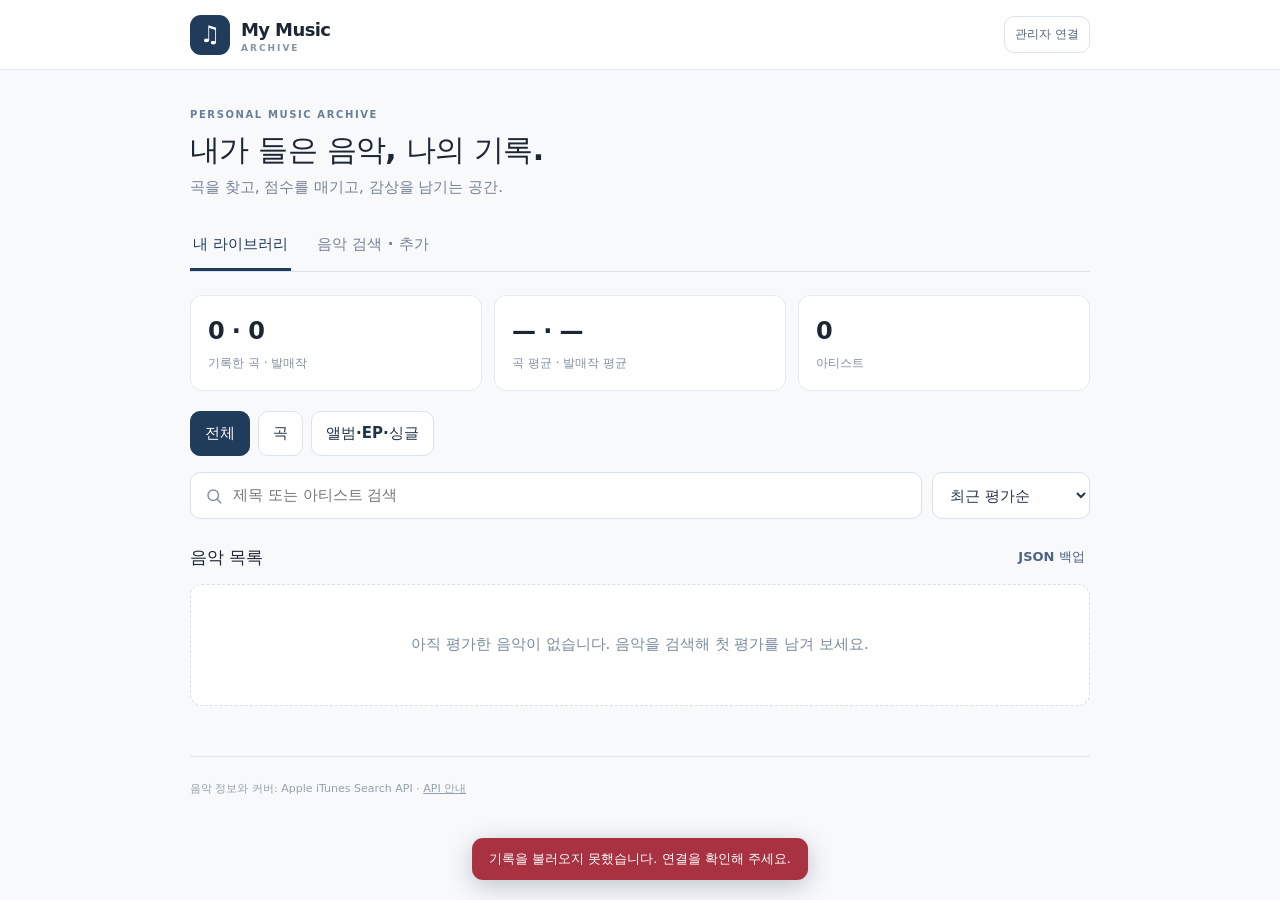
==== index.html @ d6aa8e42 "Switch Music Archive to iTunes search, Apple artwork and editable review titles" ====
<!doctype html>
<html lang="ko">
<head>
  <meta charset="utf-8">
  <meta name="viewport" content="width=device-width, initial-scale=1">
  <meta name="theme-color" content="#f8f9fb">
  <meta name="description" content="내가 좋아하는 음악을 평가하고 기록하는 개인 아카이브">
  <title>My Music Archive</title>
  <link rel="preconnect" href="https://itunes.apple.com" crossorigin>
  <link rel="preconnect" href="https://is1-ssl.mzstatic.com">
  <link rel="stylesheet" href="./style.css?v=20261013-itunes">
  <script src="./app.js?v=20261013-itunes" defer></script>
</head>
<body>
  <header class="topbar">
    <div class="container header">
      <a class="brand" href="./" aria-label="My Music Archive 홈">
        <span class="brand-icon" aria-hidden="true">♫</span>
        <span>My Music <span class="brand-sub">ARCHIVE</span></span>
      </a>
      <button class="secondary small" id="admin-button" type="button">관리자 연결</button>
    </div>
  </header>

  <main class="container">
    <section class="intro">
      <p class="eyebrow">PERSONAL MUSIC ARCHIVE</p>
      <h1>내가 들은 음악, 나의 기록.</h1>
      <p class="muted">곡을 찾고, 점수를 매기고, 감상을 남기는 공간.</p>
    </section>

    <nav class="tabs" aria-label="화면 선택">
      <button type="button" class="tab active" id="library-tab" aria-controls="library-panel" aria-selected="true">내 라이브러리</button>
      <button type="button" class="tab" id="search-tab" aria-controls="search-panel" aria-selected="false">음악 검색 · 추가</button>
    </nav>

    <section id="library-panel" aria-labelledby="library-tab">
      <div class="stats">
        <div class="stat"><strong id="song-count">0</strong><span id="record-count-label">기록한 곡 · 발매작</span></div>
        <div class="stat"><strong id="average-score">—</strong><span id="average-label">곡 평균 · 발매작 평균</span></div>
        <div class="stat"><strong id="artist-count">0</strong><span>아티스트</span></div>
      </div>

      <div class="type-filters" id="library-types" aria-label="기록 종류">
        <button type="button" class="active" data-type="all" aria-pressed="true">전체</button>
        <button type="button" data-type="track" aria-pressed="false">곡</button>
        <button type="button" data-type="album" aria-pressed="false">앨범·EP·싱글</button>
      </div>
      <div class="filterbar">
        <label class="field-with-icon"><span class="sr-only">내 음악 검색</span>
          <svg aria-hidden="true" viewBox="0 0 24 24"><circle cx="11" cy="11" r="7"/><path d="m16 16 5 5"/></svg>
          <input id="library-query" type="search" placeholder="제목 또는 아티스트 검색">
        </label>
        <label class="sr-only" for="sort">정렬 기준</label>
        <select id="sort">
          <option value="recent">최근 평가순</option>
          <option value="score">평점 높은 순</option>
          <option value="artist">아티스트순</option>
        </select>
      </div>

      <div class="section-header"><h2>음악 목록</h2><button type="button" class="text-button" id="export">JSON 백업</button></div>
      <div id="library-list" class="track-list" aria-live="polite"></div>
    </section>

    <section id="search-panel" aria-labelledby="search-tab" hidden>
      <h2>음악 찾기</h2>
      <p class="muted hint">음악을 검색해 곡과 발매작에 평가를 남겨 보세요. 아티스트를 선택하면 발매작을 볼 수 있습니다.</p>
      <form id="search-form" class="search-form">
        <label><span class="sr-only">곡명, 앨범명, 아티스트 검색</span><input id="music-query" type="search" placeholder="곡명, 앨범명, 아티스트 검색" autocomplete="off" required maxlength="200"></label>
        <label><span class="sr-only">스토어 카탈로그</span><select id="search-country" aria-describedby="country-help"><option value="DE">독일 DE</option><option value="JP">일본 JP</option><option value="US">미국 US</option></select></label>
        <button type="submit" class="primary" id="search-submit">검색</button>
      </form>
      <p id="country-help" class="caption">선택한 국가의 스토어 카탈로그에서만 검색합니다. 음악의 국적을 뜻하지 않으며 제목 표기는 국가마다 다를 수 있습니다.</p>
      <div class="section-header"><h2>검색 결과</h2><span class="muted hint" id="search-count"></span></div>
      <div id="search-context" hidden></div>
      <div class="search-results" id="results" aria-live="polite"><div class="empty">곡명, 앨범명 또는 아티스트를 검색해 보세요.</div></div>
      <p class="caption">Apple 카탈로그의 곡·발매작 정보를 표시합니다. 조회한 결과 안에서 더보기를 지원합니다.</p>
    </section>
  </main>

  <footer class="container footer">음악 정보와 커버: Apple iTunes Search API · <a href="https://performance-partners.apple.com/search-api" target="_blank" rel="noopener noreferrer">API 안내</a></footer>

  <dialog id="editor" class="modal">
    <form id="editor-form">
      <div class="modal-head"><div><p class="eyebrow">MY RECORD</p><h2 id="editor-title">곡 평가</h2><p class="muted hint" id="editor-subtitle"></p></div><button type="button" id="editor-close" class="close" aria-label="닫기">×</button></div>
      <label for="display-title">표시 제목<input id="display-title" type="text" maxlength="300" aria-describedby="title-help" autocomplete="off"></label>
      <div class="title-original"><p id="title-help" class="caption">원본 제목: <span id="original-title"></span></p><button id="restore-title" type="button" class="text-button">원본으로 복원</button></div>
      <div class="rating-field">
        <label for="rating">나의 평점</label>
        <output id="rating-value" for="rating" class="rating-value">5.0 / 10</output>
        <input id="rating" type="range" min="0.5" max="10" step="0.5" value="5" aria-describedby="rating-help">
        <div class="rating-controls"><button id="rating-minus" type="button" class="secondary small" aria-label="평점 0.5점 낮추기">− 0.5</button><span id="rating-help" class="muted hint">0.5점 단위 · 0.5~10점</span><button id="rating-plus" type="button" class="secondary small" aria-label="평점 0.5점 높이기">+ 0.5</button></div>
      </div>
      <label>감상평 <span class="muted">(선택)</span><textarea id="review" rows="5" maxlength="5000" placeholder="왜 좋았는지, 무엇이 인상적이었는지 기록해 보세요."></textarea></label>
      <p class="error" id="editor-error" role="alert" hidden></p>
      <button class="primary wide" id="save" type="submit">GitHub에 저장</button>
      <p class="caption">평가와 감상평은 공개 GitHub 저장소에 기록됩니다.</p>
    </form>
  </dialog>

  <dialog id="admin" class="modal">
    <form id="admin-form" method="dialog" autocomplete="on">
      <div class="modal-head"><div><p class="eyebrow">OWNER ACCESS</p><h2>관리자 연결</h2></div><button type="button" id="admin-close" class="close" aria-label="닫기">×</button></div>
      <p class="muted hint">이 저장소에 <b>Contents: Read and write</b> 권한이 있는 GitHub Fine-grained PAT를 입력하세요. 토큰은 브라우저 메모리에만 보관하고 새로고침 시 지워집니다.</p>
      <label for="admin-username">GitHub 사용자명<input id="admin-username" name="username" type="text" value="hyeonwoo-hyu" autocomplete="username" autocapitalize="none" spellcheck="false"></label>
      <label for="token">GitHub 토큰<input id="token" name="password" type="password" required autocomplete="current-password" autocapitalize="none" spellcheck="false" aria-describedby="token-help" placeholder="github_pat_..."></label>
      <p id="token-help" class="caption">Safari의 암호 자동완성을 선택하거나 암호 앱에서 PAT를 복사해 붙여넣으세요. 암호 앱에는 이 사이트(hyeonwoo-hyu.github.io)의 사용자명과 PAT를 저장합니다. 사이트는 토큰을 영구 저장하지 않습니다.</p>
      <p class="error" id="admin-error" role="alert" hidden></p>
      <button class="primary wide" type="submit" id="connect">연결하기</button>
      <button class="secondary wide" type="button" id="disconnect" hidden>연결 해제</button>
    </form>
  </dialog>
  <div id="toast" class="toast" role="status" aria-live="polite" hidden></div>
</body>
</html>
---- style.css ----
:root{font-family:system-ui,-apple-system,"Apple SD Gothic Neo","Malgun Gothic",sans-serif;color:#1d2734;background:#f8f9fb;font-synthesis:none}*{box-sizing:border-box}body{margin:0;font-size:15px;line-height:1.55}button,input,select,textarea{font:inherit}button{cursor:pointer}button:disabled{opacity:.65;cursor:wait}a{color:inherit}[hidden]{display:none!important}.container{width:min(900px,calc(100% - 36px));margin:auto}.topbar{background:#fff;border-bottom:1px solid #e6eaf0}.header{display:flex;justify-content:space-between;align-items:center;height:69px;gap:12px}.brand{display:flex;align-items:center;gap:11px;text-decoration:none;font-size:18px;letter-spacing:-.6px;font-weight:750}.brand-icon{background:#213c5b;color:#fff;border-radius:11px;width:40px;height:40px;display:grid;place-items:center;font-size:23px}.brand-sub{display:block;letter-spacing:2px;font-size:9px;line-height:1;color:#8793a3}button{border:1px solid #dce2e9;padding:10px 14px;border-radius:10px;background:#fff;color:#223247;font-weight:650}button:hover{background:#f0f4f8}button:focus-visible,input:focus-visible,select:focus-visible,textarea:focus-visible{outline:3px solid #97bbef;outline-offset:2px}.primary{background:#213c5b;border-color:#213c5b;color:#fff}.primary:hover{background:#335679;color:#fff}.secondary{background:white;color:#526479}.small{font-size:12px;padding:8px 10px}.wide{width:100%}.intro{padding:37px 0 22px}.eyebrow{font-size:10px;letter-spacing:1.6px;color:#6b7e98;font-weight:750;margin:0 0 7px}h1{font-size:clamp(23px,4vw,30px);line-height:1.3;letter-spacing:-.7px;margin:0 0 7px}h2{font-size:17px;letter-spacing:-.3px;margin:0}p{margin:0}.muted{color:#748295}.hint{font-size:13px}.tabs{display:flex;gap:23px;border-bottom:1px solid #dbe2e9;margin-bottom:23px}.tab{border:none;border-bottom:3px solid transparent;border-radius:0;padding:12px 3px;color:#758294;background:none}.tab:hover{background:none;color:#213c5b}.tab.active{border-bottom-color:#213c5b;color:#213c5b}.stats{display:grid;grid-template-columns:repeat(3,1fr);gap:12px;margin-bottom:20px}.stat{background:#fff;border:1px solid #e5eaf0;border-radius:12px;padding:17px}.stat strong{font-size:27px;display:block;letter-spacing:-.6px}.stat span{font-size:12px;color:#8090a1;display:block;margin-top:4px}.filterbar{display:flex;gap:10px;margin-bottom:23px}.field-with-icon{flex:1;min-width:0;position:relative}.field-with-icon svg{width:18px;height:18px;position:absolute;left:15px;top:50%;transform:translateY(-50%);fill:none;stroke:#8493a4;stroke-width:2;stroke-linecap:round}input,select,textarea{width:100%;min-width:0;color:#283747;background:#fff;border:1px solid #dbe1e9;border-radius:10px;padding:11px 13px}.field-with-icon input{padding-left:42px}.filterbar select{width:158px}.section-header{display:flex;justify-content:space-between;align-items:center;gap:10px;margin-bottom:12px}.text-button{border:0;background:none;color:#4e6480;font-size:13px;padding:5px}.track-list{display:grid;gap:9px}.track{display:flex;width:100%;align-items:center;gap:12px;padding:11px 13px;border:1px solid #e2e7ee;border-radius:12px;background:#fff;text-align:left;font-weight:400}.track:hover{border-color:#a7bacf;background:#fbfdff}.art{width:60px;height:60px;flex:0 0 60px;border-radius:8px;background:#e7edf4;display:flex;align-items:center;justify-content:center;color:#8798ad;font-size:25px;overflow:hidden}.art img{width:100%;height:100%;object-fit:cover}.track-info{flex:1;min-width:0}.track-title{display:block;font-weight:750;overflow:hidden;text-overflow:ellipsis;white-space:nowrap}.track-sub,.track-note{display:block;font-size:12px;color:#748396;overflow:hidden;text-overflow:ellipsis;white-space:nowrap}.track-note{font-size:11px;margin-top:2px}.score{font-size:17px;color:#244663;font-weight:750;white-space:nowrap}.add{font-size:12px;color:#42617e;font-weight:700;white-space:nowrap}.empty{padding:48px 15px;text-align:center;border:1px dashed #d9e0e8;border-radius:12px;background:#fff;color:#7a8b9d}.search-form{display:grid;grid-template-columns:1fr 1fr auto;gap:10px;align-items:end;margin:20px 0 28px}.search-form label,.modal label{display:grid;gap:7px;font-size:13px;font-weight:650}.search-form button{height:46px}.caption{font-size:11px;color:#91a0af;line-height:1.5;margin-top:12px}.footer{color:#93a1af;border-top:1px solid #e2e6ed;margin-top:50px;padding:23px 0 32px;font-size:11px}.modal{width:min(460px,calc(100% - 28px));max-height:90vh;overflow:auto;border:1px solid #dfe6ed;border-radius:17px;padding:24px;color:#1d2734;background:#fff;box-shadow:0 15px 60px #1e33503d}.modal::backdrop{background:#101e3199}.modal form{display:grid;gap:18px}.modal-head{display:flex;justify-content:space-between;align-items:start;gap:12px}.modal-head h2{font-size:21px}.close{font-size:28px;font-weight:400;line-height:1;border:0;padding:0 4px}.modal textarea{resize:vertical}.error{color:#a93042;background:#fff0f2;padding:9px 10px;border-radius:8px;font-size:12px}.toast{position:fixed;bottom:20px;left:50%;transform:translateX(-50%);z-index:10;background:#233b59;color:white;border-radius:11px;max-width:calc(100% - 30px);padding:11px 17px;box-shadow:0 6px 25px #1f344c44;text-align:center;font-size:13px}.toast.bad{background:#a83142}.sr-only{position:absolute;clip:rect(0,0,0,0);height:1px;width:1px;overflow:hidden;white-space:nowrap}@media(max-width:620px){.container{width:calc(100% - 28px)}.header{height:62px}.intro{padding:27px 0 21px}.stats{gap:8px}.stat{padding:12px}.stat strong{font-size:23px}.filterbar{flex-wrap:wrap}.field-with-icon{flex-basis:100%}.filterbar select{width:100%}.search-form{grid-template-columns:1fr}.track{gap:10px;padding:10px}.art{width:55px;height:55px;flex-basis:55px}.modal{padding:19px}}

:where(.track-list){grid-template-columns:minmax(0,1fr)}
.search-form{grid-template-columns:minmax(0,1fr) 125px auto}.search-results{display:grid;gap:24px;min-width:0}.result-heading{font-size:15px;margin:0 0 10px;color:#526479}.track[title] .track-note{white-space:normal;overflow-wrap:anywhere}.search-results .track-sub{white-space:normal;overflow-wrap:anywhere}.search-results .track-title{white-space:normal;overflow-wrap:anywhere}#search-context{padding:14px;margin-bottom:20px;border:1px solid #dbe2e9;border-radius:12px;background:#eef3f8}#search-context h3{font-size:16px;margin:0 0 5px}.rating-field{display:grid;gap:12px}.rating-value{font-size:30px;font-weight:750;color:#244663;text-align:center;font-variant-numeric:tabular-nums}.rating-controls{display:flex;align-items:center;justify-content:space-between;gap:8px}.rating-controls button{min-width:60px;min-height:44px}#rating{appearance:none;-webkit-appearance:none;width:100%;height:44px;border:0;padding:0;cursor:pointer;background:transparent;accent-color:#244663}#rating::-webkit-slider-runnable-track{height:8px;border-radius:8px;background:linear-gradient(to right,#244663 0 var(--rating-progress,47%),#e0e7ef var(--rating-progress,47%) 100%)}#rating::-webkit-slider-thumb{appearance:none;-webkit-appearance:none;width:26px;height:26px;margin-top:-9px;background:#244663;border:3px solid #fff;border-radius:50%;box-shadow:0 1px 5px #233b5940}#rating::-moz-range-track{height:8px;border-radius:8px;background:#e0e7ef}#rating::-moz-range-progress{height:8px;border-radius:8px;background:#244663}#rating::-moz-range-thumb{width:22px;height:22px;background:#244663;border:3px solid #fff;border-radius:50%}#rating:disabled{opacity:.65;cursor:wait}@media(max-width:620px){.search-form{grid-template-columns:1fr}.search-results .track{align-items:flex-start}.search-results .art{margin-top:2px}.search-results .add{font-size:11px}.rating-controls .hint{font-size:11px}}


.type-filters{display:flex;gap:8px;flex-wrap:wrap;margin:0 0 16px}.type-filters .active{background:#213c5b;color:#fff;border-color:#213c5b}.more-button{display:block;min-height:44px;width:100%;margin-top:12px}.result-section .section-header{align-items:baseline}.result-section .result-heading{margin-bottom:0}.result-section>p:empty{display:none}.album-hero{display:flex;gap:16px;margin:12px 0 16px}.album-hero .art{width:110px;height:110px;flex-basis:110px}.album-hero h2{overflow-wrap:anywhere}.disc{display:grid;gap:10px}.album-tracks{display:grid;gap:20px}.track-number{flex:0 0 24px;text-align:center;color:#748295;font-size:12px}.album-tracks .track{align-items:center}.album-tracks .track-title,.album-tracks .track-sub,.album-tracks .track-note{white-space:normal;overflow-wrap:anywhere}.album-tracks .art{width:44px;height:44px;flex-basis:44px}.stat strong{font-size:24px}.stat span{overflow-wrap:anywhere}.search-results .add{max-width:110px;white-space:normal;text-align:right}#search-context>div>button.primary{min-height:44px}#search-context p{overflow-wrap:anywhere}@media(max-width:620px){.album-hero .art{width:80px;height:80px;flex-basis:80px}.album-tracks .track{gap:7px;padding:9px}.album-tracks .art{display:none}.stat strong{font-size:20px}.search-results .add{max-width:82px}.type-filters button{font-size:12px;min-height:44px}}

.art{position:relative}.art img{position:absolute;inset:0}@media(max-width:620px){}



.track-main{display:flex;align-items:center;gap:12px;flex:1;min-width:0;padding:0;border:0;background:none;text-align:left;font-weight:400}.track-main:hover{background:none}.store-link{display:inline-flex;align-items:center;justify-content:center;min-height:44px;font-size:11px;color:#42617e;flex-shrink:0}.store-badge{width:120px;height:40px;display:block}.title-original{display:flex;align-items:center;justify-content:space-between;gap:10px}.title-original .caption{margin:0;overflow-wrap:anywhere}#country-help{margin:-16px 0 20px}.album-hero .store-link{justify-content:flex-start}.track-main .track-info{min-width:0}@media(max-width:620px){.search-form{grid-template-columns:minmax(0,1fr) 110px}.search-form>label:first-child{grid-column:1/-1}.track{flex-wrap:wrap}.track-main{flex-basis:100%;gap:9px;min-height:44px}.track>.store-link{margin-left:64px}.album-tracks .track>.store-link{margin-left:34px}.title-original{align-items:flex-start}}
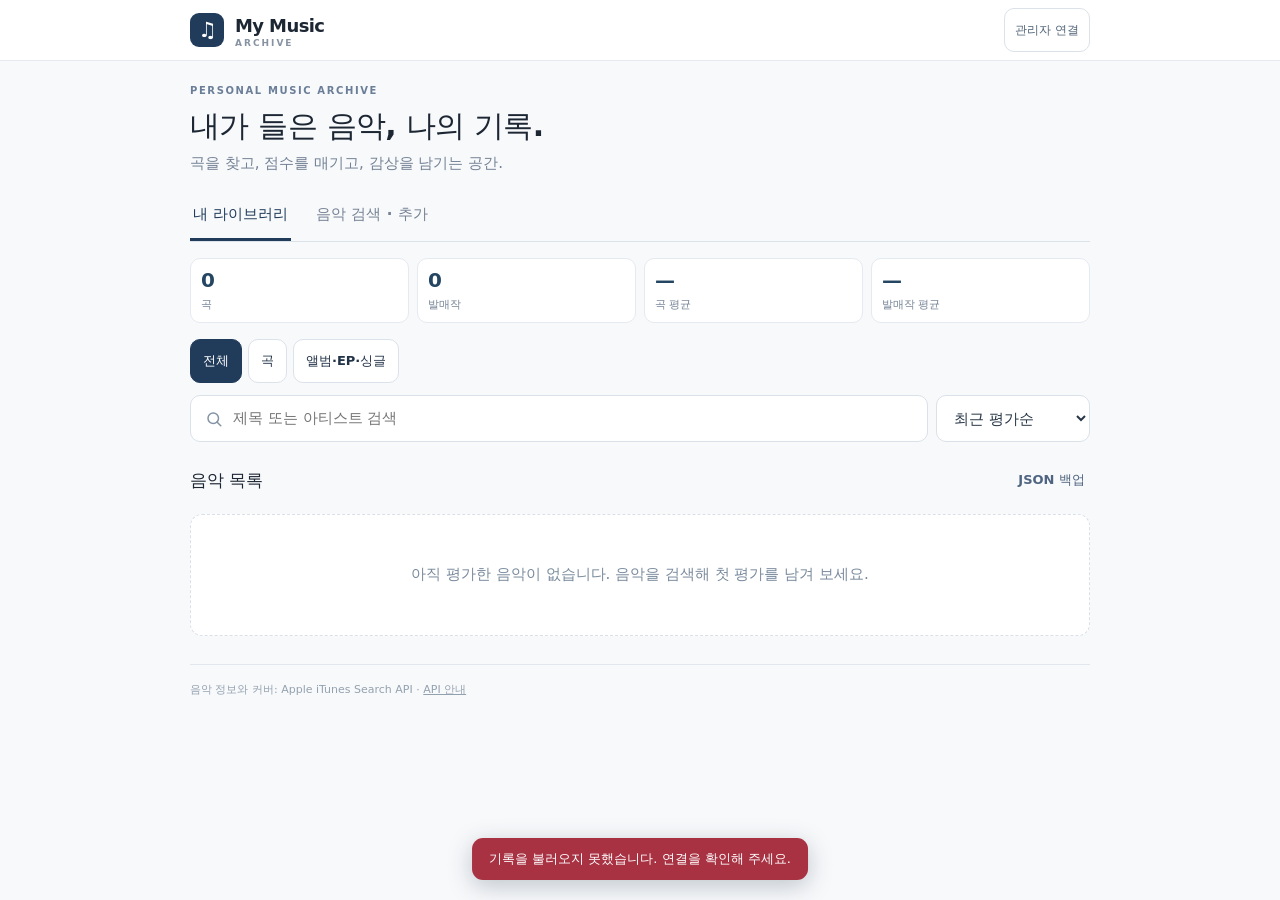
==== commit 817120c3: "Compact mobile music lists, add cached result categories, and remove repeated badges" ====
--- a/index.html
+++ b/index.html
@@ -8,8 +8,8 @@
   <title>My Music Archive</title>
   <link rel="preconnect" href="https://itunes.apple.com" crossorigin>
   <link rel="preconnect" href="https://is1-ssl.mzstatic.com">
-  <link rel="stylesheet" href="./style.css?v=20261013-itunes">
-  <script src="./app.js?v=20261013-itunes" defer></script>
+  <link rel="stylesheet" href="./style.css?v=20261013-compact-1">
+  <script src="./app.js?v=20261013-compact-1" defer></script>
 </head>
 <body>
   <header class="topbar">
@@ -36,9 +36,10 @@
 
     <section id="library-panel" aria-labelledby="library-tab">
       <div class="stats">
-        <div class="stat"><strong id="song-count">0</strong><span id="record-count-label">기록한 곡 · 발매작</span></div>
-        <div class="stat"><strong id="average-score">—</strong><span id="average-label">곡 평균 · 발매작 평균</span></div>
-        <div class="stat"><strong id="artist-count">0</strong><span>아티스트</span></div>
+        <div class="stat"><strong id="song-count">0</strong><span>곡</span></div>
+        <div class="stat"><strong id="album-count">0</strong><span>발매작</span></div>
+        <div class="stat"><strong id="average-score">—</strong><span>곡 평균</span></div>
+        <div class="stat"><strong id="album-average">—</strong><span>발매작 평균</span></div>
       </div>
 
       <div class="type-filters" id="library-types" aria-label="기록 종류">
@@ -64,18 +65,21 @@
     </section>
 
     <section id="search-panel" aria-labelledby="search-tab" hidden>
-      <h2>음악 찾기</h2>
-      <p class="muted hint">음악을 검색해 곡과 발매작에 평가를 남겨 보세요. 아티스트를 선택하면 발매작을 볼 수 있습니다.</p>
       <form id="search-form" class="search-form">
         <label><span class="sr-only">곡명, 앨범명, 아티스트 검색</span><input id="music-query" type="search" placeholder="곡명, 앨범명, 아티스트 검색" autocomplete="off" required maxlength="200"></label>
         <label><span class="sr-only">스토어 카탈로그</span><select id="search-country" aria-describedby="country-help"><option value="DE">독일 DE</option><option value="JP">일본 JP</option><option value="US">미국 US</option></select></label>
         <button type="submit" class="primary" id="search-submit">검색</button>
       </form>
-      <p id="country-help" class="caption">선택한 국가의 스토어 카탈로그에서만 검색합니다. 음악의 국적을 뜻하지 않으며 제목 표기는 국가마다 다를 수 있습니다.</p>
+      <p id="country-help" class="caption">선택한 스토어에서 검색 · 제목 표기는 국가마다 다를 수 있습니다.</p>
+      <nav id="search-types" class="type-filters search-types" aria-label="검색 결과 종류" hidden>
+        <button type="button" class="active" data-entity="all" aria-pressed="true">전체</button>
+        <button type="button" data-entity="song" aria-pressed="false">곡</button>
+        <button type="button" data-entity="album" aria-pressed="false">발매작</button>
+        <button type="button" data-entity="musicArtist" aria-pressed="false">아티스트</button>
+      </nav>
       <div class="section-header"><h2>검색 결과</h2><span class="muted hint" id="search-count"></span></div>
       <div id="search-context" hidden></div>
       <div class="search-results" id="results" aria-live="polite"><div class="empty">곡명, 앨범명 또는 아티스트를 검색해 보세요.</div></div>
-      <p class="caption">Apple 카탈로그의 곡·발매작 정보를 표시합니다. 조회한 결과 안에서 더보기를 지원합니다.</p>
     </section>
   </main>
 
@@ -114,9 +118,3 @@
   <div id="toast" class="toast" role="status" aria-live="polite" hidden></div>
 </body>
 </html>
-
-
-
-
-
-
--- a/style.css
+++ b/style.css
@@ -1,13 +1,82 @@
-:root{font-family:system-ui,-apple-system,"Apple SD Gothic Neo","Malgun Gothic",sans-serif;color:#1d2734;background:#f8f9fb;font-synthesis:none}*{box-sizing:border-box}body{margin:0;font-size:15px;line-height:1.55}button,input,select,textarea{font:inherit}button{cursor:pointer}button:disabled{opacity:.65;cursor:wait}a{color:inherit}[hidden]{display:none!important}.container{width:min(900px,calc(100% - 36px));margin:auto}.topbar{background:#fff;border-bottom:1px solid #e6eaf0}.header{display:flex;justify-content:space-between;align-items:center;height:69px;gap:12px}.brand{display:flex;align-items:center;gap:11px;text-decoration:none;font-size:18px;letter-spacing:-.6px;font-weight:750}.brand-icon{background:#213c5b;color:#fff;border-radius:11px;width:40px;height:40px;display:grid;place-items:center;font-size:23px}.brand-sub{display:block;letter-spacing:2px;font-size:9px;line-height:1;color:#8793a3}button{border:1px solid #dce2e9;padding:10px 14px;border-radius:10px;background:#fff;color:#223247;font-weight:650}button:hover{background:#f0f4f8}button:focus-visible,input:focus-visible,select:focus-visible,textarea:focus-visible{outline:3px solid #97bbef;outline-offset:2px}.primary{background:#213c5b;border-color:#213c5b;color:#fff}.primary:hover{background:#335679;color:#fff}.secondary{background:white;color:#526479}.small{font-size:12px;padding:8px 10px}.wide{width:100%}.intro{padding:37px 0 22px}.eyebrow{font-size:10px;letter-spacing:1.6px;color:#6b7e98;font-weight:750;margin:0 0 7px}h1{font-size:clamp(23px,4vw,30px);line-height:1.3;letter-spacing:-.7px;margin:0 0 7px}h2{font-size:17px;letter-spacing:-.3px;margin:0}p{margin:0}.muted{color:#748295}.hint{font-size:13px}.tabs{display:flex;gap:23px;border-bottom:1px solid #dbe2e9;margin-bottom:23px}.tab{border:none;border-bottom:3px solid transparent;border-radius:0;padding:12px 3px;color:#758294;background:none}.tab:hover{background:none;color:#213c5b}.tab.active{border-bottom-color:#213c5b;color:#213c5b}.stats{display:grid;grid-template-columns:repeat(3,1fr);gap:12px;margin-bottom:20px}.stat{background:#fff;border:1px solid #e5eaf0;border-radius:12px;padding:17px}.stat strong{font-size:27px;display:block;letter-spacing:-.6px}.stat span{font-size:12px;color:#8090a1;display:block;margin-top:4px}.filterbar{display:flex;gap:10px;margin-bottom:23px}.field-with-icon{flex:1;min-width:0;position:relative}.field-with-icon svg{width:18px;height:18px;position:absolute;left:15px;top:50%;transform:translateY(-50%);fill:none;stroke:#8493a4;stroke-width:2;stroke-linecap:round}input,select,textarea{width:100%;min-width:0;color:#283747;background:#fff;border:1px solid #dbe1e9;border-radius:10px;padding:11px 13px}.field-with-icon input{padding-left:42px}.filterbar select{width:158px}.section-header{display:flex;justify-content:space-between;align-items:center;gap:10px;margin-bottom:12px}.text-button{border:0;background:none;color:#4e6480;font-size:13px;padding:5px}.track-list{display:grid;gap:9px}.track{display:flex;width:100%;align-items:center;gap:12px;padding:11px 13px;border:1px solid #e2e7ee;border-radius:12px;background:#fff;text-align:left;font-weight:400}.track:hover{border-color:#a7bacf;background:#fbfdff}.art{width:60px;height:60px;flex:0 0 60px;border-radius:8px;background:#e7edf4;display:flex;align-items:center;justify-content:center;color:#8798ad;font-size:25px;overflow:hidden}.art img{width:100%;height:100%;object-fit:cover}.track-info{flex:1;min-width:0}.track-title{display:block;font-weight:750;overflow:hidden;text-overflow:ellipsis;white-space:nowrap}.track-sub,.track-note{display:block;font-size:12px;color:#748396;overflow:hidden;text-overflow:ellipsis;white-space:nowrap}.track-note{font-size:11px;margin-top:2px}.score{font-size:17px;color:#244663;font-weight:750;white-space:nowrap}.add{font-size:12px;color:#42617e;font-weight:700;white-space:nowrap}.empty{padding:48px 15px;text-align:center;border:1px dashed #d9e0e8;border-radius:12px;background:#fff;color:#7a8b9d}.search-form{display:grid;grid-template-columns:1fr 1fr auto;gap:10px;align-items:end;margin:20px 0 28px}.search-form label,.modal label{display:grid;gap:7px;font-size:13px;font-weight:650}.search-form button{height:46px}.caption{font-size:11px;color:#91a0af;line-height:1.5;margin-top:12px}.footer{color:#93a1af;border-top:1px solid #e2e6ed;margin-top:50px;padding:23px 0 32px;font-size:11px}.modal{width:min(460px,calc(100% - 28px));max-height:90vh;overflow:auto;border:1px solid #dfe6ed;border-radius:17px;padding:24px;color:#1d2734;background:#fff;box-shadow:0 15px 60px #1e33503d}.modal::backdrop{background:#101e3199}.modal form{display:grid;gap:18px}.modal-head{display:flex;justify-content:space-between;align-items:start;gap:12px}.modal-head h2{font-size:21px}.close{font-size:28px;font-weight:400;line-height:1;border:0;padding:0 4px}.modal textarea{resize:vertical}.error{color:#a93042;background:#fff0f2;padding:9px 10px;border-radius:8px;font-size:12px}.toast{position:fixed;bottom:20px;left:50%;transform:translateX(-50%);z-index:10;background:#233b59;color:white;border-radius:11px;max-width:calc(100% - 30px);padding:11px 17px;box-shadow:0 6px 25px #1f344c44;text-align:center;font-size:13px}.toast.bad{background:#a83142}.sr-only{position:absolute;clip:rect(0,0,0,0);height:1px;width:1px;overflow:hidden;white-space:nowrap}@media(max-width:620px){.container{width:calc(100% - 28px)}.header{height:62px}.intro{padding:27px 0 21px}.stats{gap:8px}.stat{padding:12px}.stat strong{font-size:23px}.filterbar{flex-wrap:wrap}.field-with-icon{flex-basis:100%}.filterbar select{width:100%}.search-form{grid-template-columns:1fr}.track{gap:10px;padding:10px}.art{width:55px;height:55px;flex-basis:55px}.modal{padding:19px}}
+:root{font-family:system-ui,-apple-system,"Apple SD Gothic Neo","Malgun Gothic",sans-serif;color:#1d2734;background:#f8f9fb;font-synthesis:none}*{box-sizing:border-box}body{margin:0;font-size:15px;line-height:1.55}button,input,select,textarea{font:inherit}button{cursor:pointer}button:disabled{opacity:.65;cursor:wait}a{color:inherit}[hidden]{display:none!important}.container{width:min(900px,calc(100% - 36px));margin:auto}.topbar{background:#fff;border-bottom:1px solid #e6eaf0}.brand{display:flex;align-items:center;gap:11px;text-decoration:none;font-size:18px;letter-spacing:-.6px;font-weight:750}.brand-sub{display:block;letter-spacing:2px;font-size:9px;line-height:1;color:#8793a3}button{border:1px solid #dce2e9;padding:10px 14px;border-radius:10px;background:#fff;color:#223247;font-weight:650}button:hover{background:#f0f4f8}button:focus-visible,input:focus-visible,select:focus-visible,textarea:focus-visible{outline:3px solid #97bbef;outline-offset:2px}.primary{background:#213c5b;border-color:#213c5b;color:#fff}.primary:hover{background:#335679;color:#fff}.secondary{background:white;color:#526479}.small{font-size:12px;padding:8px 10px}.wide{width:100%}.eyebrow{font-size:10px;letter-spacing:1.6px;color:#6b7e98;font-weight:750;margin:0 0 7px}h1{font-size:clamp(23px,4vw,30px);line-height:1.3;letter-spacing:-.7px;margin:0 0 7px}h2{font-size:17px;letter-spacing:-.3px;margin:0}p{margin:0}.muted{color:#748295}.hint{font-size:13px}.tab{border:none;border-bottom:3px solid transparent;border-radius:0;padding:12px 3px;color:#758294;background:none}.tab:hover{background:none;color:#213c5b}.tab.active{border-bottom-color:#213c5b;color:#213c5b}.field-with-icon svg{width:18px;height:18px;position:absolute;left:15px;top:50%;transform:translateY(-50%);fill:none;stroke:#8493a4;stroke-width:2;stroke-linecap:round}input,select,textarea{width:100%;min-width:0;color:#283747;background:#fff;border:1px solid #dbe1e9;border-radius:10px;padding:11px 13px}.field-with-icon input{padding-left:42px}.section-header{display:flex;justify-content:space-between;align-items:center;gap:10px;margin-bottom:12px}.text-button{border:0;background:none;color:#4e6480;font-size:13px;padding:5px}.empty{padding:48px 15px;text-align:center;border:1px dashed #d9e0e8;border-radius:12px;background:#fff;color:#7a8b9d}.search-form label,.modal label{display:grid;gap:7px;font-size:13px;font-weight:650}.caption{font-size:11px;color:#91a0af;line-height:1.5;margin-top:12px}.modal{width:min(460px,calc(100% - 28px));max-height:90vh;overflow:auto;border:1px solid #dfe6ed;border-radius:17px;padding:24px;color:#1d2734;background:#fff;box-shadow:0 15px 60px #1e33503d}.modal::backdrop{background:#101e3199}.modal form{display:grid;gap:18px}.modal-head{display:flex;justify-content:space-between;align-items:start;gap:12px}.modal-head h2{font-size:21px}.close{font-size:28px;font-weight:400;line-height:1;border:0;padding:0 4px}.modal textarea{resize:vertical}.error{color:#a93042;background:#fff0f2;padding:9px 10px;border-radius:8px;font-size:12px}.toast{position:fixed;bottom:20px;left:50%;transform:translateX(-50%);z-index:10;background:#233b59;color:white;border-radius:11px;max-width:calc(100% - 30px);padding:11px 17px;box-shadow:0 6px 25px #1f344c44;text-align:center;font-size:13px}.toast.bad{background:#a83142}.sr-only{position:absolute;clip:rect(0,0,0,0);height:1px;width:1px;overflow:hidden;white-space:nowrap}@media(max-width:620px){.modal{padding:19px}}
 
-:where(.track-list){grid-template-columns:minmax(0,1fr)}
-.search-form{grid-template-columns:minmax(0,1fr) 125px auto}.search-results{display:grid;gap:24px;min-width:0}.result-heading{font-size:15px;margin:0 0 10px;color:#526479}.track[title] .track-note{white-space:normal;overflow-wrap:anywhere}.search-results .track-sub{white-space:normal;overflow-wrap:anywhere}.search-results .track-title{white-space:normal;overflow-wrap:anywhere}#search-context{padding:14px;margin-bottom:20px;border:1px solid #dbe2e9;border-radius:12px;background:#eef3f8}#search-context h3{font-size:16px;margin:0 0 5px}.rating-field{display:grid;gap:12px}.rating-value{font-size:30px;font-weight:750;color:#244663;text-align:center;font-variant-numeric:tabular-nums}.rating-controls{display:flex;align-items:center;justify-content:space-between;gap:8px}.rating-controls button{min-width:60px;min-height:44px}#rating{appearance:none;-webkit-appearance:none;width:100%;height:44px;border:0;padding:0;cursor:pointer;background:transparent;accent-color:#244663}#rating::-webkit-slider-runnable-track{height:8px;border-radius:8px;background:linear-gradient(to right,#244663 0 var(--rating-progress,47%),#e0e7ef var(--rating-progress,47%) 100%)}#rating::-webkit-slider-thumb{appearance:none;-webkit-appearance:none;width:26px;height:26px;margin-top:-9px;background:#244663;border:3px solid #fff;border-radius:50%;box-shadow:0 1px 5px #233b5940}#rating::-moz-range-track{height:8px;border-radius:8px;background:#e0e7ef}#rating::-moz-range-progress{height:8px;border-radius:8px;background:#244663}#rating::-moz-range-thumb{width:22px;height:22px;background:#244663;border:3px solid #fff;border-radius:50%}#rating:disabled{opacity:.65;cursor:wait}@media(max-width:620px){.search-form{grid-template-columns:1fr}.search-results .track{align-items:flex-start}.search-results .art{margin-top:2px}.search-results .add{font-size:11px}.rating-controls .hint{font-size:11px}}
+.rating-field{display:grid;gap:12px}.rating-value{font-size:30px;font-weight:750;color:#244663;text-align:center;font-variant-numeric:tabular-nums}.rating-controls{display:flex;align-items:center;justify-content:space-between;gap:8px}.rating-controls button{min-width:60px;min-height:44px}#rating{appearance:none;-webkit-appearance:none;width:100%;height:44px;border:0;padding:0;cursor:pointer;background:transparent;accent-color:#244663}#rating::-webkit-slider-runnable-track{height:8px;border-radius:8px;background:linear-gradient(to right,#244663 0 var(--rating-progress,47%),#e0e7ef var(--rating-progress,47%) 100%)}#rating::-webkit-slider-thumb{appearance:none;-webkit-appearance:none;width:26px;height:26px;margin-top:-9px;background:#244663;border:3px solid #fff;border-radius:50%;box-shadow:0 1px 5px #233b5940}#rating::-moz-range-track{height:8px;border-radius:8px;background:#e0e7ef}#rating::-moz-range-progress{height:8px;border-radius:8px;background:#244663}#rating::-moz-range-thumb{width:22px;height:22px;background:#244663;border:3px solid #fff;border-radius:50%}#rating:disabled{opacity:.65;cursor:wait}@media(max-width:620px){.rating-controls .hint{font-size:11px}}.result-section .section-header{align-items:baseline}.result-section .result-heading{margin-bottom:0}.result-section>p:empty{display:none}.album-hero h2{overflow-wrap:anywhere}#search-context>div>button.primary{min-height:44px}#search-context p{overflow-wrap:anywhere}.title-original{display:flex;align-items:center;justify-content:space-between;gap:10px}.title-original .caption{margin:0;overflow-wrap:anywhere}@media(max-width:620px){.title-original{align-items:flex-start}}
 
 
-.type-filters{display:flex;gap:8px;flex-wrap:wrap;margin:0 0 16px}.type-filters .active{background:#213c5b;color:#fff;border-color:#213c5b}.more-button{display:block;min-height:44px;width:100%;margin-top:12px}.result-section .section-header{align-items:baseline}.result-section .result-heading{margin-bottom:0}.result-section>p:empty{display:none}.album-hero{display:flex;gap:16px;margin:12px 0 16px}.album-hero .art{width:110px;height:110px;flex-basis:110px}.album-hero h2{overflow-wrap:anywhere}.disc{display:grid;gap:10px}.album-tracks{display:grid;gap:20px}.track-number{flex:0 0 24px;text-align:center;color:#748295;font-size:12px}.album-tracks .track{align-items:center}.album-tracks .track-title,.album-tracks .track-sub,.album-tracks .track-note{white-space:normal;overflow-wrap:anywhere}.album-tracks .art{width:44px;height:44px;flex-basis:44px}.stat strong{font-size:24px}.stat span{overflow-wrap:anywhere}.search-results .add{max-width:110px;white-space:normal;text-align:right}#search-context>div>button.primary{min-height:44px}#search-context p{overflow-wrap:anywhere}@media(max-width:620px){.album-hero .art{width:80px;height:80px;flex-basis:80px}.album-tracks .track{gap:7px;padding:9px}.album-tracks .art{display:none}.stat strong{font-size:20px}.search-results .add{max-width:82px}.type-filters button{font-size:12px;min-height:44px}}
-
-.art{position:relative}.art img{position:absolute;inset:0}@media(max-width:620px){}
-
-
-
-.track-main{display:flex;align-items:center;gap:12px;flex:1;min-width:0;padding:0;border:0;background:none;text-align:left;font-weight:400}.track-main:hover{background:none}.store-link{display:inline-flex;align-items:center;justify-content:center;min-height:44px;font-size:11px;color:#42617e;flex-shrink:0}.store-badge{width:120px;height:40px;display:block}.title-original{display:flex;align-items:center;justify-content:space-between;gap:10px}.title-original .caption{margin:0;overflow-wrap:anywhere}#country-help{margin:-16px 0 20px}.album-hero .store-link{justify-content:flex-start}.track-main .track-info{min-width:0}@media(max-width:620px){.search-form{grid-template-columns:minmax(0,1fr) 110px}.search-form>label:first-child{grid-column:1/-1}.track{flex-wrap:wrap}.track-main{flex-basis:100%;gap:9px;min-height:44px}.track>.store-link{margin-left:64px}.album-tracks .track>.store-link{margin-left:34px}.title-original{align-items:flex-start}}
+/* Compact lists share one layout across search, library and artist releases. */
+.header{display:flex;justify-content:space-between;align-items:center;gap:12px;height:60px}
+.header button,.brand,.close{min-height:44px}
+.close{min-width:44px}
+.brand-icon{background:#213c5b;color:#fff;border-radius:9px;width:34px;height:34px;display:grid;place-items:center;font-size:21px}
+.intro{padding:22px 0 16px}
+.search-active .intro{display:none}
+.tabs{display:flex;gap:22px;border-bottom:1px solid #dbe2e9;margin:0 0 16px}
+.search-active .tabs{margin-top:8px}
+.stats{display:grid;grid-template-columns:repeat(4,minmax(0,1fr));gap:8px;margin-bottom:16px}
+.stat{background:#fff;border:1px solid #e5eaf0;border-radius:10px;padding:9px 10px}
+.stat strong{display:block;font-size:20px;line-height:1.25;color:#244663;font-variant-numeric:tabular-nums}
+.stat span{display:block;font-size:11px;color:#748295;margin-top:3px;white-space:nowrap}
+.filterbar{display:flex;gap:8px;margin-bottom:16px}
+.field-with-icon{flex:1;min-width:0;position:relative}
+.filterbar select{width:154px}
+.type-filters{display:flex;gap:6px;flex-wrap:wrap;margin:0 0 12px}
+.type-filters button{min-height:44px;padding:8px 12px;font-size:13px}
+.type-filters .active{background:#213c5b;color:#fff;border-color:#213c5b}
+.search-form{display:grid;grid-template-columns:minmax(0,1fr) 115px auto;gap:8px;align-items:end;margin:12px 0 8px}
+.search-form button{min-height:46px}
+#country-help{margin:0 0 12px;font-size:11px}
+.search-types{gap:2px;padding:3px;background:#eaf0f6;border-radius:10px}
+.search-types button{flex:1;padding:8px 6px;border:0;background:transparent;border-radius:8px;white-space:nowrap}
+.search-types .active{background:#fff;color:#213c5b;box-shadow:0 1px 3px #213c5b14}
+.section-header{flex-wrap:wrap}
+#search-count{font-size:11px}
+.search-results{display:grid;gap:18px;min-width:0}
+.result-heading{font-size:14px;margin:0;color:#526479}
+.track-list{display:grid;grid-template-columns:minmax(0,1fr);gap:5px}
+.track{display:flex;width:100%;padding:0;border:1px solid #e2e7ee;border-radius:10px;background:#fff;text-align:left;font-weight:400;overflow:hidden}
+.track:hover{border-color:#a7bacf;background:#fbfdff}
+.track-main{display:flex;align-items:center;gap:10px;width:100%;min-width:0;min-height:76px;padding:9px 11px;border:0;border-radius:9px;background:none;text-align:left;font-weight:400}
+.track-main:hover{background:none}
+.art{position:relative;width:52px;height:52px;flex:0 0 52px;border-radius:7px;background:#e7edf4;display:flex;align-items:center;justify-content:center;color:#8798ad;font-size:24px;overflow:hidden}
+.art img{position:absolute;inset:0;width:100%;height:100%;object-fit:cover}
+.track-info{flex:1;min-width:0}
+.track-title{display:-webkit-box;-webkit-box-orient:vertical;-webkit-line-clamp:2;overflow:hidden;overflow-wrap:anywhere;font-size:14px;line-height:1.4;font-weight:750}
+.track-sub{display:block;font-size:12px;line-height:1.5;color:#748396;overflow:hidden;text-overflow:ellipsis;white-space:nowrap;margin-top:3px}
+.score,.add{flex:0 0 48px;text-align:right;font-size:13px;color:#244663;font-weight:750;white-space:nowrap;font-variant-numeric:tabular-nums}
+.add:not([data-record-key]){flex-basis:16px;font-size:22px}
+.artist-row .track-main{min-height:48px;padding:8px 11px}
+.artist-row .track-title{flex:1;display:block;white-space:nowrap;text-overflow:ellipsis;min-width:0}
+.artist-genre{max-width:30%;overflow:hidden;text-overflow:ellipsis;white-space:nowrap;font-size:11px}
+.more-button{display:block;min-height:44px;width:100%;margin-top:6px;padding:8px;font-size:12px;background:#f0f4f8}
+#search-context{padding:12px;margin-bottom:14px;border:1px solid #dbe2e9;border-radius:10px;background:#eef3f8}
+#search-context h3{font-size:16px;margin:0 0 3px}
+.store-link{display:inline-flex;align-items:center;min-height:44px;font-size:11px;color:#42617e}
+.album-hero{display:flex;align-items:start;gap:12px;margin:8px 0 12px}
+.album-hero .art{width:88px;height:88px;flex-basis:88px}
+.album-hero h2{font-size:17px;line-height:1.4}
+.album-hero p{font-size:12px;margin-top:3px}
+.album-hero .store-link{min-height:30px}
+.album-tracks{display:grid;gap:16px}
+.disc{display:grid;gap:4px}
+.disc .result-heading{margin-bottom:4px}
+.album-tracks .track-main{min-height:54px;padding:7px 10px;gap:8px}
+.track-number{flex:0 0 24px;text-align:center;color:#748295;font-size:12px;font-variant-numeric:tabular-nums}
+.footer{color:#93a1af;border-top:1px solid #e2e6ed;margin-top:28px;padding:16px 0 24px;font-size:11px}
+.text-button{min-height:44px}
+@media(max-width:620px){
+  input,select,textarea{font-size:16px}
+  .container{width:calc(100% - 24px)}
+  .header{height:56px}
+  .intro{padding:18px 0 12px}
+  .stats{gap:5px}
+  .stat{padding:8px}
+  .stat strong{font-size:18px}
+  .filterbar{flex-wrap:wrap}
+  .field-with-icon{flex-basis:100%}
+  .filterbar select{width:100%}
+  .search-form{grid-template-columns:minmax(0,1fr) 110px}
+  .search-form>label:first-child{grid-column:1/-1}
+  .track-main{padding:8px 9px;gap:8px}
+  .score,.add{flex-basis:44px;font-size:12px}
+  .album-hero .art{width:80px;height:80px;flex-basis:80px}
+}
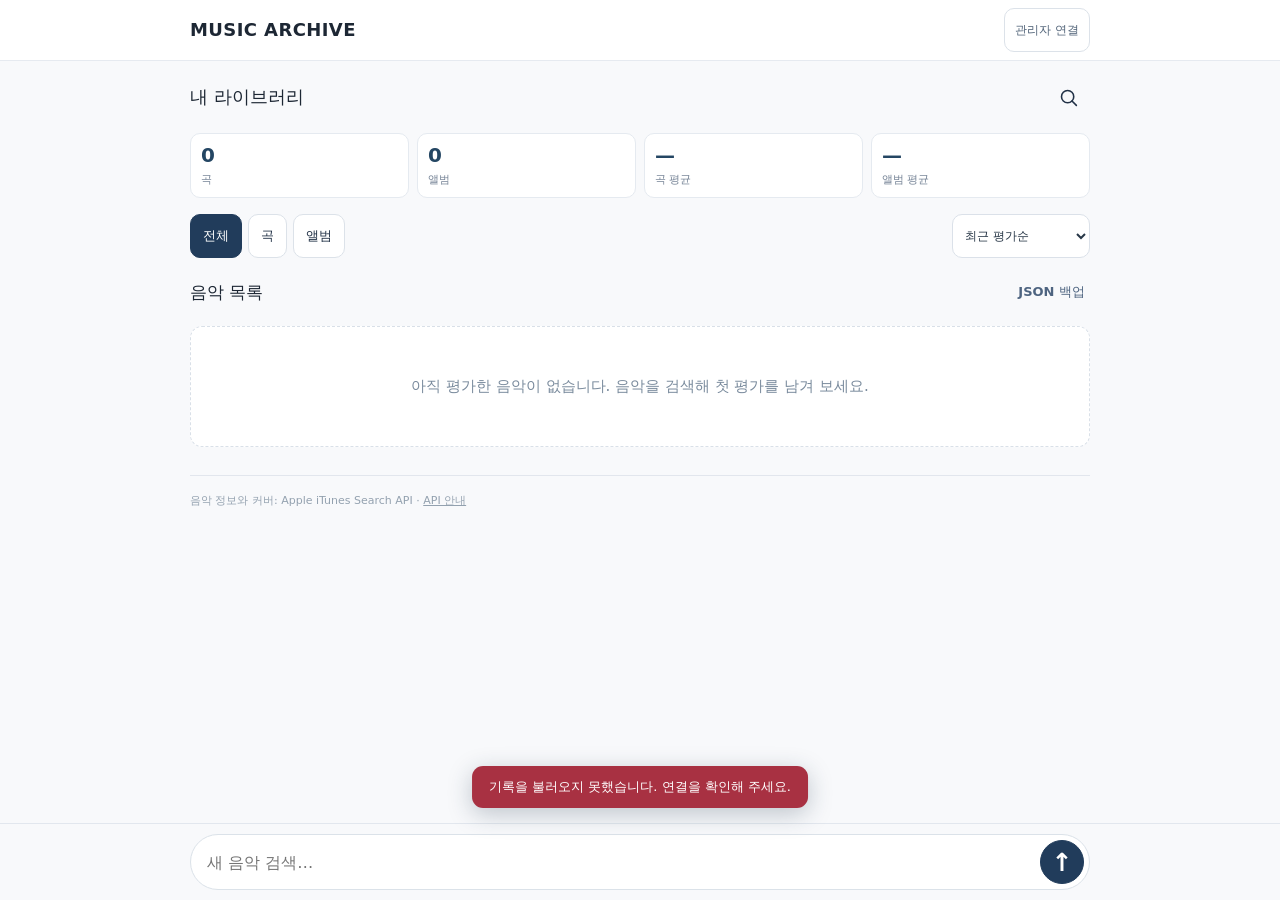
==== commit df481b5b: "Unify archive around the library with a bottom search dock and native search dialog" ====
--- a/index.html
+++ b/index.html
@@ -5,53 +5,46 @@
   <meta name="viewport" content="width=device-width, initial-scale=1">
   <meta name="theme-color" content="#f8f9fb">
   <meta name="description" content="내가 좋아하는 음악을 평가하고 기록하는 개인 아카이브">
-  <title>My Music Archive</title>
+  <title>MUSIC ARCHIVE</title>
   <link rel="preconnect" href="https://itunes.apple.com" crossorigin>
   <link rel="preconnect" href="https://is1-ssl.mzstatic.com">
-  <link rel="stylesheet" href="./style.css?v=20261013-compact-1">
-  <script src="./app.js?v=20261013-compact-1" defer></script>
+  <link rel="stylesheet" href="./style.css?v=20261013-single-1">
+  <script src="./app.js?v=20261013-single-1" defer></script>
 </head>
 <body>
   <header class="topbar">
     <div class="container header">
-      <a class="brand" href="./" aria-label="My Music Archive 홈">
-        <span class="brand-icon" aria-hidden="true">♫</span>
-        <span>My Music <span class="brand-sub">ARCHIVE</span></span>
-      </a>
+      <a class="brand" href="./" aria-label="MUSIC ARCHIVE 홈">MUSIC ARCHIVE</a>
       <button class="secondary small" id="admin-button" type="button">관리자 연결</button>
     </div>
   </header>
 
   <main class="container">
-    <section class="intro">
-      <p class="eyebrow">PERSONAL MUSIC ARCHIVE</p>
-      <h1>내가 들은 음악, 나의 기록.</h1>
-      <p class="muted">곡을 찾고, 점수를 매기고, 감상을 남기는 공간.</p>
-    </section>
-
-    <nav class="tabs" aria-label="화면 선택">
-      <button type="button" class="tab active" id="library-tab" aria-controls="library-panel" aria-selected="true">내 라이브러리</button>
-      <button type="button" class="tab" id="search-tab" aria-controls="search-panel" aria-selected="false">음악 검색 · 추가</button>
-    </nav>
-
-    <section id="library-panel" aria-labelledby="library-tab">
+    <section id="library-panel" aria-labelledby="library-title">
+      <div class="library-heading">
+        <h1 id="library-title">내 라이브러리</h1>
+        <button id="library-search-open" type="button" class="icon-button" aria-label="내 기록 검색" aria-expanded="false" aria-controls="library-search">
+          <svg aria-hidden="true" viewBox="0 0 24 24"><circle cx="11" cy="11" r="7"/><path d="m16 16 5 5"/></svg>
+        </button>
+        <div id="library-search" class="library-search" hidden>
+          <label class="sr-only" for="library-query">내 기록 검색</label>
+          <input id="library-query" type="search" placeholder="내 기록에서 검색…" autocomplete="off">
+          <button id="library-search-close" type="button" class="icon-button" aria-label="내 기록 검색 닫기">×</button>
+        </div>
+      </div>
       <div class="stats">
         <div class="stat"><strong id="song-count">0</strong><span>곡</span></div>
-        <div class="stat"><strong id="album-count">0</strong><span>발매작</span></div>
+        <div class="stat"><strong id="album-count">0</strong><span>앨범</span></div>
         <div class="stat"><strong id="average-score">—</strong><span>곡 평균</span></div>
-        <div class="stat"><strong id="album-average">—</strong><span>발매작 평균</span></div>
+        <div class="stat"><strong id="album-average">—</strong><span>앨범 평균</span></div>
       </div>
 
-      <div class="type-filters" id="library-types" aria-label="기록 종류">
-        <button type="button" class="active" data-type="all" aria-pressed="true">전체</button>
-        <button type="button" data-type="track" aria-pressed="false">곡</button>
-        <button type="button" data-type="album" aria-pressed="false">앨범·EP·싱글</button>
-      </div>
-      <div class="filterbar">
-        <label class="field-with-icon"><span class="sr-only">내 음악 검색</span>
-          <svg aria-hidden="true" viewBox="0 0 24 24"><circle cx="11" cy="11" r="7"/><path d="m16 16 5 5"/></svg>
-          <input id="library-query" type="search" placeholder="제목 또는 아티스트 검색">
-        </label>
+      <div class="library-controls">
+        <div class="type-filters" id="library-types" aria-label="기록 종류">
+          <button type="button" class="active" data-type="all" aria-pressed="true">전체</button>
+          <button type="button" data-type="track" aria-pressed="false">곡</button>
+          <button type="button" data-type="album" aria-pressed="false">앨범</button>
+        </div>
         <label class="sr-only" for="sort">정렬 기준</label>
         <select id="sort">
           <option value="recent">최근 평가순</option>
@@ -64,9 +57,22 @@
       <div id="library-list" class="track-list" aria-live="polite"></div>
     </section>
 
-    <section id="search-panel" aria-labelledby="search-tab" hidden>
+  </main>
+
+  <aside id="music-dock" class="music-dock" aria-label="새 음악 검색">
+    <form id="new-music-form" class="container dock-form">
+      <label class="sr-only" for="new-music-query">새 음악 검색</label>
+      <input id="new-music-query" type="search" placeholder="새 음악 검색…" enterkeyhint="search" autocomplete="off" required maxlength="200">
+      <button class="primary" type="submit" aria-label="새 음악 검색 실행">↑</button>
+    </form>
+  </aside>
+
+  <dialog id="search-panel" class="search-panel" aria-labelledby="search-title">
+    <div class="panel-shell">
+      <div class="panel-toolbar">
+        <div class="panel-header"><h2 id="search-title">새 음악 검색</h2><button id="search-close" type="button" class="close" aria-label="검색 패널 닫기" autofocus>×</button></div>
       <form id="search-form" class="search-form">
-        <label><span class="sr-only">곡명, 앨범명, 아티스트 검색</span><input id="music-query" type="search" placeholder="곡명, 앨범명, 아티스트 검색" autocomplete="off" required maxlength="200"></label>
+        <label><span class="sr-only">곡명, 앨범명, 아티스트 검색</span><input id="music-query" type="search" placeholder="곡명, 앨범명, 아티스트 검색" autocomplete="off" enterkeyhint="search" required maxlength="200"></label>
         <label><span class="sr-only">스토어 카탈로그</span><select id="search-country" aria-describedby="country-help"><option value="DE">독일 DE</option><option value="JP">일본 JP</option><option value="US">미국 US</option></select></label>
         <button type="submit" class="primary" id="search-submit">검색</button>
       </form>
@@ -74,14 +80,17 @@
       <nav id="search-types" class="type-filters search-types" aria-label="검색 결과 종류" hidden>
         <button type="button" class="active" data-entity="all" aria-pressed="true">전체</button>
         <button type="button" data-entity="song" aria-pressed="false">곡</button>
-        <button type="button" data-entity="album" aria-pressed="false">발매작</button>
+        <button type="button" data-entity="album" aria-pressed="false">앨범</button>
         <button type="button" data-entity="musicArtist" aria-pressed="false">아티스트</button>
       </nav>
+      </div>
+      <div id="search-scroll" class="panel-scroll">
       <div class="section-header"><h2>검색 결과</h2><span class="muted hint" id="search-count"></span></div>
       <div id="search-context" hidden></div>
       <div class="search-results" id="results" aria-live="polite"><div class="empty">곡명, 앨범명 또는 아티스트를 검색해 보세요.</div></div>
-    </section>
-  </main>
+      </div>
+    </div>
+  </dialog>
 
   <footer class="container footer">음악 정보와 커버: Apple iTunes Search API · <a href="https://performance-partners.apple.com/search-api" target="_blank" rel="noopener noreferrer">API 안내</a></footer>
 
--- a/style.css
+++ b/style.css
@@ -1,4 +1,4 @@
-:root{font-family:system-ui,-apple-system,"Apple SD Gothic Neo","Malgun Gothic",sans-serif;color:#1d2734;background:#f8f9fb;font-synthesis:none}*{box-sizing:border-box}body{margin:0;font-size:15px;line-height:1.55}button,input,select,textarea{font:inherit}button{cursor:pointer}button:disabled{opacity:.65;cursor:wait}a{color:inherit}[hidden]{display:none!important}.container{width:min(900px,calc(100% - 36px));margin:auto}.topbar{background:#fff;border-bottom:1px solid #e6eaf0}.brand{display:flex;align-items:center;gap:11px;text-decoration:none;font-size:18px;letter-spacing:-.6px;font-weight:750}.brand-sub{display:block;letter-spacing:2px;font-size:9px;line-height:1;color:#8793a3}button{border:1px solid #dce2e9;padding:10px 14px;border-radius:10px;background:#fff;color:#223247;font-weight:650}button:hover{background:#f0f4f8}button:focus-visible,input:focus-visible,select:focus-visible,textarea:focus-visible{outline:3px solid #97bbef;outline-offset:2px}.primary{background:#213c5b;border-color:#213c5b;color:#fff}.primary:hover{background:#335679;color:#fff}.secondary{background:white;color:#526479}.small{font-size:12px;padding:8px 10px}.wide{width:100%}.eyebrow{font-size:10px;letter-spacing:1.6px;color:#6b7e98;font-weight:750;margin:0 0 7px}h1{font-size:clamp(23px,4vw,30px);line-height:1.3;letter-spacing:-.7px;margin:0 0 7px}h2{font-size:17px;letter-spacing:-.3px;margin:0}p{margin:0}.muted{color:#748295}.hint{font-size:13px}.tab{border:none;border-bottom:3px solid transparent;border-radius:0;padding:12px 3px;color:#758294;background:none}.tab:hover{background:none;color:#213c5b}.tab.active{border-bottom-color:#213c5b;color:#213c5b}.field-with-icon svg{width:18px;height:18px;position:absolute;left:15px;top:50%;transform:translateY(-50%);fill:none;stroke:#8493a4;stroke-width:2;stroke-linecap:round}input,select,textarea{width:100%;min-width:0;color:#283747;background:#fff;border:1px solid #dbe1e9;border-radius:10px;padding:11px 13px}.field-with-icon input{padding-left:42px}.section-header{display:flex;justify-content:space-between;align-items:center;gap:10px;margin-bottom:12px}.text-button{border:0;background:none;color:#4e6480;font-size:13px;padding:5px}.empty{padding:48px 15px;text-align:center;border:1px dashed #d9e0e8;border-radius:12px;background:#fff;color:#7a8b9d}.search-form label,.modal label{display:grid;gap:7px;font-size:13px;font-weight:650}.caption{font-size:11px;color:#91a0af;line-height:1.5;margin-top:12px}.modal{width:min(460px,calc(100% - 28px));max-height:90vh;overflow:auto;border:1px solid #dfe6ed;border-radius:17px;padding:24px;color:#1d2734;background:#fff;box-shadow:0 15px 60px #1e33503d}.modal::backdrop{background:#101e3199}.modal form{display:grid;gap:18px}.modal-head{display:flex;justify-content:space-between;align-items:start;gap:12px}.modal-head h2{font-size:21px}.close{font-size:28px;font-weight:400;line-height:1;border:0;padding:0 4px}.modal textarea{resize:vertical}.error{color:#a93042;background:#fff0f2;padding:9px 10px;border-radius:8px;font-size:12px}.toast{position:fixed;bottom:20px;left:50%;transform:translateX(-50%);z-index:10;background:#233b59;color:white;border-radius:11px;max-width:calc(100% - 30px);padding:11px 17px;box-shadow:0 6px 25px #1f344c44;text-align:center;font-size:13px}.toast.bad{background:#a83142}.sr-only{position:absolute;clip:rect(0,0,0,0);height:1px;width:1px;overflow:hidden;white-space:nowrap}@media(max-width:620px){.modal{padding:19px}}
+:root{font-family:system-ui,-apple-system,"Apple SD Gothic Neo","Malgun Gothic",sans-serif;color:#1d2734;background:#f8f9fb;font-synthesis:none}*{box-sizing:border-box}body{margin:0;font-size:15px;line-height:1.55}button,input,select,textarea{font:inherit}button{cursor:pointer}button:disabled{opacity:.65;cursor:wait}a{color:inherit}[hidden]{display:none!important}.container{width:min(900px,calc(100% - 36px));margin:auto}.topbar{background:#fff;border-bottom:1px solid #e6eaf0}button{border:1px solid #dce2e9;padding:10px 14px;border-radius:10px;background:#fff;color:#223247;font-weight:650}button:hover{background:#f0f4f8}button:focus-visible,input:focus-visible,select:focus-visible,textarea:focus-visible{outline:3px solid #97bbef;outline-offset:2px}.primary{background:#213c5b;border-color:#213c5b;color:#fff}.primary:hover{background:#335679;color:#fff}.secondary{background:white;color:#526479}.small{font-size:12px;padding:8px 10px}.wide{width:100%}.eyebrow{font-size:10px;letter-spacing:1.6px;color:#6b7e98;font-weight:750;margin:0 0 7px}h2{font-size:17px;letter-spacing:-.3px;margin:0}p{margin:0}.muted{color:#748295}.hint{font-size:13px}input,select,textarea{width:100%;min-width:0;color:#283747;background:#fff;border:1px solid #dbe1e9;border-radius:10px;padding:11px 13px}.section-header{display:flex;justify-content:space-between;align-items:center;gap:10px;margin-bottom:12px}.text-button{border:0;background:none;color:#4e6480;font-size:13px;padding:5px}.empty{padding:48px 15px;text-align:center;border:1px dashed #d9e0e8;border-radius:12px;background:#fff;color:#7a8b9d}.search-form label,.modal label{display:grid;gap:7px;font-size:13px;font-weight:650}.caption{font-size:11px;color:#91a0af;line-height:1.5;margin-top:12px}.modal{width:min(460px,calc(100% - 28px));max-height:90vh;overflow:auto;border:1px solid #dfe6ed;border-radius:17px;padding:24px;color:#1d2734;background:#fff;box-shadow:0 15px 60px #1e33503d}.modal::backdrop{background:#101e3199}.modal form{display:grid;gap:18px}.modal-head{display:flex;justify-content:space-between;align-items:start;gap:12px}.modal-head h2{font-size:21px}.close{font-size:28px;font-weight:400;line-height:1;border:0;padding:0 4px}.modal textarea{resize:vertical}.error{color:#a93042;background:#fff0f2;padding:9px 10px;border-radius:8px;font-size:12px}.toast{position:fixed;bottom:20px;left:50%;transform:translateX(-50%);z-index:10;background:#233b59;color:white;border-radius:11px;max-width:calc(100% - 30px);padding:11px 17px;box-shadow:0 6px 25px #1f344c44;text-align:center;font-size:13px}.toast.bad{background:#a83142}.sr-only{position:absolute;clip:rect(0,0,0,0);height:1px;width:1px;overflow:hidden;white-space:nowrap}@media(max-width:620px){.modal{padding:19px}}
 
 .rating-field{display:grid;gap:12px}.rating-value{font-size:30px;font-weight:750;color:#244663;text-align:center;font-variant-numeric:tabular-nums}.rating-controls{display:flex;align-items:center;justify-content:space-between;gap:8px}.rating-controls button{min-width:60px;min-height:44px}#rating{appearance:none;-webkit-appearance:none;width:100%;height:44px;border:0;padding:0;cursor:pointer;background:transparent;accent-color:#244663}#rating::-webkit-slider-runnable-track{height:8px;border-radius:8px;background:linear-gradient(to right,#244663 0 var(--rating-progress,47%),#e0e7ef var(--rating-progress,47%) 100%)}#rating::-webkit-slider-thumb{appearance:none;-webkit-appearance:none;width:26px;height:26px;margin-top:-9px;background:#244663;border:3px solid #fff;border-radius:50%;box-shadow:0 1px 5px #233b5940}#rating::-moz-range-track{height:8px;border-radius:8px;background:#e0e7ef}#rating::-moz-range-progress{height:8px;border-radius:8px;background:#244663}#rating::-moz-range-thumb{width:22px;height:22px;background:#244663;border:3px solid #fff;border-radius:50%}#rating:disabled{opacity:.65;cursor:wait}@media(max-width:620px){.rating-controls .hint{font-size:11px}}.result-section .section-header{align-items:baseline}.result-section .result-heading{margin-bottom:0}.result-section>p:empty{display:none}.album-hero h2{overflow-wrap:anywhere}#search-context>div>button.primary{min-height:44px}#search-context p{overflow-wrap:anywhere}.title-original{display:flex;align-items:center;justify-content:space-between;gap:10px}.title-original .caption{margin:0;overflow-wrap:anywhere}@media(max-width:620px){.title-original{align-items:flex-start}}
 
@@ -7,18 +7,10 @@
 .header{display:flex;justify-content:space-between;align-items:center;gap:12px;height:60px}
 .header button,.brand,.close{min-height:44px}
 .close{min-width:44px}
-.brand-icon{background:#213c5b;color:#fff;border-radius:9px;width:34px;height:34px;display:grid;place-items:center;font-size:21px}
-.intro{padding:22px 0 16px}
-.search-active .intro{display:none}
-.tabs{display:flex;gap:22px;border-bottom:1px solid #dbe2e9;margin:0 0 16px}
-.search-active .tabs{margin-top:8px}
 .stats{display:grid;grid-template-columns:repeat(4,minmax(0,1fr));gap:8px;margin-bottom:16px}
 .stat{background:#fff;border:1px solid #e5eaf0;border-radius:10px;padding:9px 10px}
 .stat strong{display:block;font-size:20px;line-height:1.25;color:#244663;font-variant-numeric:tabular-nums}
 .stat span{display:block;font-size:11px;color:#748295;margin-top:3px;white-space:nowrap}
-.filterbar{display:flex;gap:8px;margin-bottom:16px}
-.field-with-icon{flex:1;min-width:0;position:relative}
-.filterbar select{width:154px}
 .type-filters{display:flex;gap:6px;flex-wrap:wrap;margin:0 0 12px}
 .type-filters button{min-height:44px;padding:8px 12px;font-size:13px}
 .type-filters .active{background:#213c5b;color:#fff;border-color:#213c5b}
@@ -67,16 +59,52 @@
   input,select,textarea{font-size:16px}
   .container{width:calc(100% - 24px)}
   .header{height:56px}
-  .intro{padding:18px 0 12px}
   .stats{gap:5px}
   .stat{padding:8px}
   .stat strong{font-size:18px}
-  .filterbar{flex-wrap:wrap}
-  .field-with-icon{flex-basis:100%}
-  .filterbar select{width:100%}
   .search-form{grid-template-columns:minmax(0,1fr) 110px}
   .search-form>label:first-child{grid-column:1/-1}
   .track-main{padding:8px 9px;gap:8px}
   .score,.add{flex-basis:44px;font-size:12px}
   .album-hero .art{width:80px;height:80px;flex-basis:80px}
 }
+
+
+/* The library stays in place while its existing search UI opens in a dialog. */
+body{padding-bottom:calc(88px + env(safe-area-inset-bottom,0px))}
+.brand{display:flex;align-items:center;text-decoration:none;font-size:18px;font-weight:800;letter-spacing:.4px;white-space:nowrap}
+.library-heading{display:flex;align-items:center;justify-content:space-between;gap:8px;min-height:48px;margin:12px 0}
+.library-heading h1{font-size:18px;font-weight:750;margin:0}
+.icon-button{display:grid;place-items:center;flex:0 0 44px;width:44px;height:44px;padding:0;border:0;background:transparent;font-size:26px}
+.icon-button svg{width:21px;height:21px;fill:none;stroke:currentColor;stroke-width:1.8;stroke-linecap:round}
+.library-search{display:flex;align-items:center;gap:4px;width:100%;min-width:0}
+.library-search input{flex:1;height:44px;min-width:0}
+.library-controls{display:flex;align-items:center;justify-content:space-between;gap:8px;margin-bottom:12px}
+.library-controls .type-filters{margin:0;flex-wrap:nowrap}
+.library-controls select{width:138px;height:44px;padding:8px;font-size:12px}
+.music-dock{position:fixed;bottom:0;left:0;right:0;padding:10px 0 calc(10px + env(safe-area-inset-bottom,0px));background:#f8f9fb;border-top:1px solid #e2e7ee;z-index:2}
+.dock-form{display:grid;grid-template-columns:minmax(0,1fr) 44px;align-items:center;gap:8px;padding:5px 5px 5px 16px;background:#fff;border:1px solid #dbe2e9;border-radius:29px}
+.dock-form input{height:44px;padding:8px 0;border:0;background:transparent;border-radius:0;font-size:16px}
+.dock-form button{width:44px;height:44px;padding:0;border-radius:50%;font-size:25px;line-height:1}
+body.panel-open{position:fixed;left:0;right:0;overflow:hidden}
+.panel-open .music-dock{display:none}
+.search-panel{position:fixed;inset:0;width:min(860px,calc(100% - 32px));height:min(820px,calc(100vh - 48px));height:min(820px,calc(100dvh - 48px));max-width:none;max-height:none;margin:auto;padding:0;border:1px solid #dbe2e9;border-radius:16px;background:#f8f9fb;color:#1d2734;overflow:hidden}
+.search-panel::backdrop{background:#101e3170}
+.panel-shell{display:flex;flex-direction:column;height:100%;min-height:0}
+.panel-toolbar{flex:none;padding:10px 16px 0;border-bottom:1px solid #e2e7ee}
+.panel-header{display:flex;align-items:center;justify-content:space-between;gap:8px;min-height:44px;margin-bottom:6px}
+.panel-header h2{font-size:16px}
+.panel-toolbar .search-form{margin:0 0 7px}
+.panel-toolbar .search-form input,.panel-toolbar .search-form select,.panel-toolbar .search-form button{height:48px}
+.panel-toolbar .search-form select{padding:0 12px;line-height:normal}
+.panel-toolbar .search-types{margin-bottom:10px}
+.panel-scroll{flex:1;min-height:0;overflow-y:auto;overscroll-behavior:contain;padding:12px 16px calc(20px + env(safe-area-inset-bottom,0px));-webkit-overflow-scrolling:touch}
+.toast{bottom:calc(92px + env(safe-area-inset-bottom,0px))}
+@media(max-width:620px){
+  .brand{font-size:17px}
+  .library-controls select{width:130px}
+  .library-controls .type-filters button{padding:8px 10px}
+  .search-panel{inset:auto 0 0;width:100%;height:96vh;height:96dvh;margin:0;border-bottom:0;border-radius:15px 15px 0 0}
+  .panel-toolbar{padding:8px 12px 0}
+  .panel-scroll{padding-left:12px;padding-right:12px}
+}
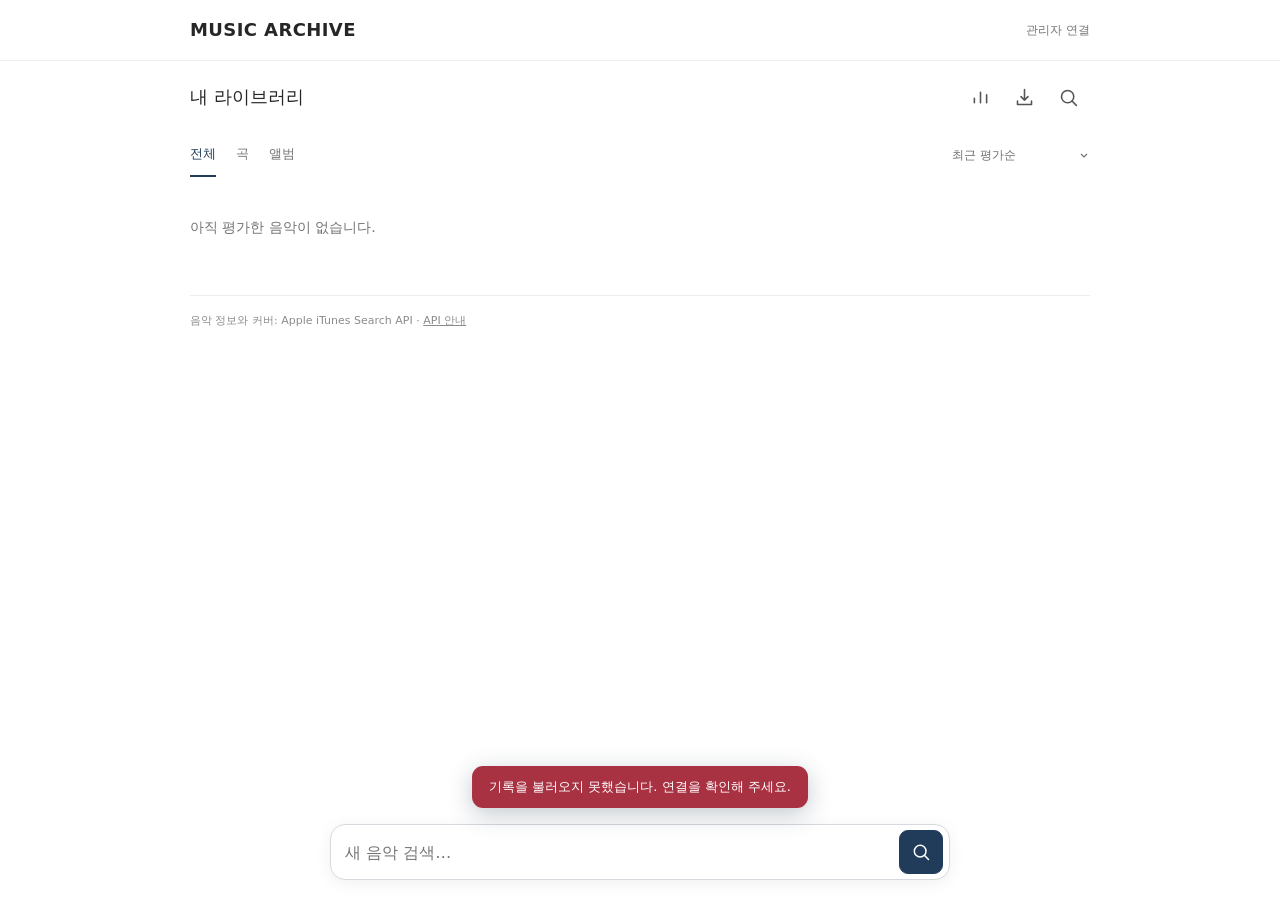
==== commit 3d41d78f: "Refine personal catalog UI with flat lists, header tools, and floating search" ====
--- a/index.html
+++ b/index.html
@@ -8,14 +8,14 @@
   <title>MUSIC ARCHIVE</title>
   <link rel="preconnect" href="https://itunes.apple.com" crossorigin>
   <link rel="preconnect" href="https://is1-ssl.mzstatic.com">
-  <link rel="stylesheet" href="./style.css?v=20261013-single-1">
-  <script src="./app.js?v=20261013-single-1" defer></script>
+  <link rel="stylesheet" href="./style.css?v=20261013-catalog-1">
+  <script src="./app.js?v=20261013-catalog-1" defer></script>
 </head>
 <body>
   <header class="topbar">
     <div class="container header">
       <a class="brand" href="./" aria-label="MUSIC ARCHIVE 홈">MUSIC ARCHIVE</a>
-      <button class="secondary small" id="admin-button" type="button">관리자 연결</button>
+      <button class="text-button admin-button" id="admin-button" type="button">관리자 연결</button>
     </div>
   </header>
 
@@ -23,20 +23,31 @@
     <section id="library-panel" aria-labelledby="library-title">
       <div class="library-heading">
         <h1 id="library-title">내 라이브러리</h1>
+        <div id="library-actions" class="library-actions">
+          <button id="stats-open" type="button" class="icon-button" popovertarget="library-stats" aria-label="라이브러리 통계" title="통계">
+            <svg aria-hidden="true" viewBox="0 0 24 24"><path d="M5 18v-5m7 5V6m7 12V9"/></svg>
+          </button>
+          <button id="export" type="button" class="icon-button" aria-label="JSON 백업 다운로드" title="JSON 백업">
+            <svg aria-hidden="true" viewBox="0 0 24 24"><path d="M12 3v12m-4-4 4 4 4-4M4 16v4h16v-4"/></svg>
+          </button>
         <button id="library-search-open" type="button" class="icon-button" aria-label="내 기록 검색" aria-expanded="false" aria-controls="library-search">
           <svg aria-hidden="true" viewBox="0 0 24 24"><circle cx="11" cy="11" r="7"/><path d="m16 16 5 5"/></svg>
         </button>
+        </div>
         <div id="library-search" class="library-search" hidden>
           <label class="sr-only" for="library-query">내 기록 검색</label>
           <input id="library-query" type="search" placeholder="내 기록에서 검색…" autocomplete="off">
           <button id="library-search-close" type="button" class="icon-button" aria-label="내 기록 검색 닫기">×</button>
         </div>
       </div>
-      <div class="stats">
-        <div class="stat"><strong id="song-count">0</strong><span>곡</span></div>
-        <div class="stat"><strong id="album-count">0</strong><span>앨범</span></div>
-        <div class="stat"><strong id="average-score">—</strong><span>곡 평균</span></div>
-        <div class="stat"><strong id="album-average">—</strong><span>앨범 평균</span></div>
+      <div id="library-stats" class="stats-popover" popover aria-label="라이브러리 통계">
+        <h2>라이브러리 통계</h2>
+        <dl>
+          <div><dt>평가한 곡</dt><dd id="song-count">0</dd></div>
+          <div><dt>평가한 앨범</dt><dd id="album-count">0</dd></div>
+          <div><dt>곡 평균 평점</dt><dd id="average-score">—</dd></div>
+          <div><dt>앨범 평균 평점</dt><dd id="album-average">—</dd></div>
+        </dl>
       </div>
 
       <div class="library-controls">
@@ -53,7 +64,6 @@
         </select>
       </div>
 
-      <div class="section-header"><h2>음악 목록</h2><button type="button" class="text-button" id="export">JSON 백업</button></div>
       <div id="library-list" class="track-list" aria-live="polite"></div>
     </section>
 
@@ -63,7 +73,7 @@
     <form id="new-music-form" class="container dock-form">
       <label class="sr-only" for="new-music-query">새 음악 검색</label>
       <input id="new-music-query" type="search" placeholder="새 음악 검색…" enterkeyhint="search" autocomplete="off" required maxlength="200">
-      <button class="primary" type="submit" aria-label="새 음악 검색 실행">↑</button>
+      <button class="primary" type="submit" aria-label="새 음악 검색 실행"><svg aria-hidden="true" viewBox="0 0 24 24"><circle cx="11" cy="11" r="7"/><path d="m16 16 5 5"/></svg></button>
     </form>
   </aside>
 
--- a/style.css
+++ b/style.css
@@ -1,110 +1,180 @@
-:root{font-family:system-ui,-apple-system,"Apple SD Gothic Neo","Malgun Gothic",sans-serif;color:#1d2734;background:#f8f9fb;font-synthesis:none}*{box-sizing:border-box}body{margin:0;font-size:15px;line-height:1.55}button,input,select,textarea{font:inherit}button{cursor:pointer}button:disabled{opacity:.65;cursor:wait}a{color:inherit}[hidden]{display:none!important}.container{width:min(900px,calc(100% - 36px));margin:auto}.topbar{background:#fff;border-bottom:1px solid #e6eaf0}button{border:1px solid #dce2e9;padding:10px 14px;border-radius:10px;background:#fff;color:#223247;font-weight:650}button:hover{background:#f0f4f8}button:focus-visible,input:focus-visible,select:focus-visible,textarea:focus-visible{outline:3px solid #97bbef;outline-offset:2px}.primary{background:#213c5b;border-color:#213c5b;color:#fff}.primary:hover{background:#335679;color:#fff}.secondary{background:white;color:#526479}.small{font-size:12px;padding:8px 10px}.wide{width:100%}.eyebrow{font-size:10px;letter-spacing:1.6px;color:#6b7e98;font-weight:750;margin:0 0 7px}h2{font-size:17px;letter-spacing:-.3px;margin:0}p{margin:0}.muted{color:#748295}.hint{font-size:13px}input,select,textarea{width:100%;min-width:0;color:#283747;background:#fff;border:1px solid #dbe1e9;border-radius:10px;padding:11px 13px}.section-header{display:flex;justify-content:space-between;align-items:center;gap:10px;margin-bottom:12px}.text-button{border:0;background:none;color:#4e6480;font-size:13px;padding:5px}.empty{padding:48px 15px;text-align:center;border:1px dashed #d9e0e8;border-radius:12px;background:#fff;color:#7a8b9d}.search-form label,.modal label{display:grid;gap:7px;font-size:13px;font-weight:650}.caption{font-size:11px;color:#91a0af;line-height:1.5;margin-top:12px}.modal{width:min(460px,calc(100% - 28px));max-height:90vh;overflow:auto;border:1px solid #dfe6ed;border-radius:17px;padding:24px;color:#1d2734;background:#fff;box-shadow:0 15px 60px #1e33503d}.modal::backdrop{background:#101e3199}.modal form{display:grid;gap:18px}.modal-head{display:flex;justify-content:space-between;align-items:start;gap:12px}.modal-head h2{font-size:21px}.close{font-size:28px;font-weight:400;line-height:1;border:0;padding:0 4px}.modal textarea{resize:vertical}.error{color:#a93042;background:#fff0f2;padding:9px 10px;border-radius:8px;font-size:12px}.toast{position:fixed;bottom:20px;left:50%;transform:translateX(-50%);z-index:10;background:#233b59;color:white;border-radius:11px;max-width:calc(100% - 30px);padding:11px 17px;box-shadow:0 6px 25px #1f344c44;text-align:center;font-size:13px}.toast.bad{background:#a83142}.sr-only{position:absolute;clip:rect(0,0,0,0);height:1px;width:1px;overflow:hidden;white-space:nowrap}@media(max-width:620px){.modal{padding:19px}}
+:root{font-family:system-ui,-apple-system,"Apple SD Gothic Neo","Malgun Gothic",sans-serif;color:#262626;background:#fff;font-synthesis:none}*{box-sizing:border-box}body{margin:0;font-size:15px;line-height:1.55}button,input,select,textarea{font:inherit}button{border:1px solid #d9d9d9;padding:10px 14px;border-radius:7px;background:#fff;color:#333;font-weight:600}button:disabled{opacity:.65;cursor:wait}a{color:inherit}[hidden]{display:none!important}.container{width:min(900px,calc(100% - 36px));margin:auto}.topbar{background:#fff;border-bottom:1px solid #ededed}button{border:1px solid #d9d9d9;padding:10px 14px;border-radius:7px;background:#fff;color:#333;font-weight:600}button:hover{background:#f5f5f5}button:focus-visible,input:focus-visible,select:focus-visible,textarea:focus-visible{outline:2px solid #8198ad;outline-offset:2px}.primary{background:#213c5b;border-color:#213c5b;color:#fff}.primary:hover{background:#335679;color:#fff}.secondary{background:white;color:#666}.small{font-size:12px;padding:8px 10px}.wide{width:100%}.eyebrow{font-size:10px;letter-spacing:1.6px;color:#6b7e98;font-weight:750;margin:0 0 7px}h2{font-size:17px;letter-spacing:-.3px;margin:0}p{margin:0}.muted{color:#747474}.hint{font-size:13px}input,select,textarea{width:100%;min-width:0;color:#303030;background:#fff;border:1px solid #d9d9d9;border-radius:7px;padding:11px 13px}.section-header{display:flex;justify-content:space-between;align-items:center;gap:10px;margin-bottom:12px}.text-button{border:0;background:none;color:#496176;font-size:13px;padding:5px}.empty{padding:28px 0;text-align:left;border:0;border-radius:0;background:none;color:#737373;font-size:14px}.search-form label,.modal label{display:grid;gap:7px;font-size:13px;font-weight:650}.caption{font-size:11px;color:#858585;line-height:1.5;margin-top:12px}.modal{width:min(460px,calc(100% - 28px));max-height:90vh;overflow:auto;border:1px solid #dedede;border-radius:10px;padding:24px;color:#262626;background:#fff;box-shadow:0 8px 30px #00000016}.modal::backdrop{background:#101e3199}.modal form{display:grid;gap:16px}.modal-head{display:flex;justify-content:space-between;align-items:start;gap:12px}.modal-head h2{font-size:19px}.close{font-size:28px;font-weight:400;line-height:1;border:0;padding:0 4px}.modal textarea{resize:vertical}.error{color:#a93042;background:#fff0f2;padding:9px 10px;border-radius:8px;font-size:12px}.toast{position:fixed;bottom:20px;left:50%;transform:translateX(-50%);z-index:10;background:#233b59;color:white;border-radius:11px;max-width:calc(100% - 30px);padding:11px 17px;box-shadow:0 6px 25px #1f344c44;text-align:center;font-size:13px}.toast.bad{background:#a83142}.sr-only{position:absolute;clip:rect(0,0,0,0);height:1px;width:1px;overflow:hidden;white-space:nowrap}@media(max-width:620px){.modal{width:min(460px,calc(100% - 28px));max-height:90vh;overflow:auto;border:1px solid #dedede;border-radius:10px;padding:24px;color:#262626;background:#fff;box-shadow:0 8px 30px #00000016}}
 
-.rating-field{display:grid;gap:12px}.rating-value{font-size:30px;font-weight:750;color:#244663;text-align:center;font-variant-numeric:tabular-nums}.rating-controls{display:flex;align-items:center;justify-content:space-between;gap:8px}.rating-controls button{min-width:60px;min-height:44px}#rating{appearance:none;-webkit-appearance:none;width:100%;height:44px;border:0;padding:0;cursor:pointer;background:transparent;accent-color:#244663}#rating::-webkit-slider-runnable-track{height:8px;border-radius:8px;background:linear-gradient(to right,#244663 0 var(--rating-progress,47%),#e0e7ef var(--rating-progress,47%) 100%)}#rating::-webkit-slider-thumb{appearance:none;-webkit-appearance:none;width:26px;height:26px;margin-top:-9px;background:#244663;border:3px solid #fff;border-radius:50%;box-shadow:0 1px 5px #233b5940}#rating::-moz-range-track{height:8px;border-radius:8px;background:#e0e7ef}#rating::-moz-range-progress{height:8px;border-radius:8px;background:#244663}#rating::-moz-range-thumb{width:22px;height:22px;background:#244663;border:3px solid #fff;border-radius:50%}#rating:disabled{opacity:.65;cursor:wait}@media(max-width:620px){.rating-controls .hint{font-size:11px}}.result-section .section-header{align-items:baseline}.result-section .result-heading{margin-bottom:0}.result-section>p:empty{display:none}.album-hero h2{overflow-wrap:anywhere}#search-context>div>button.primary{min-height:44px}#search-context p{overflow-wrap:anywhere}.title-original{display:flex;align-items:center;justify-content:space-between;gap:10px}.title-original .caption{margin:0;overflow-wrap:anywhere}@media(max-width:620px){.title-original{align-items:flex-start}}
+.rating-field{display:grid;gap:12px}.rating-value{font-size:28px;font-weight:700;color:#303030;text-align:center;font-variant-numeric:tabular-nums}.rating-controls{display:flex;align-items:center;justify-content:space-between;gap:8px}.rating-controls button{min-width:60px;min-height:44px}#rating{appearance:none;-webkit-appearance:none;width:100%;height:44px;border:0;padding:0;cursor:pointer;background:transparent;accent-color:#244663}#rating::-webkit-slider-runnable-track{height:8px;border-radius:8px;background:linear-gradient(to right,#244663 0 var(--rating-progress,47%),#e0e7ef var(--rating-progress,47%) 100%)}#rating::-webkit-slider-thumb{appearance:none;-webkit-appearance:none;width:26px;height:26px;margin-top:-9px;background:#244663;border:3px solid #fff;border-radius:50%;box-shadow:0 1px 5px #233b5940}#rating::-moz-range-track{height:8px;border-radius:8px;background:#e0e7ef}#rating::-moz-range-progress{height:8px;border-radius:8px;background:#244663}#rating::-moz-range-thumb{width:22px;height:22px;background:#244663;border:3px solid #fff;border-radius:50%}#rating:disabled{opacity:.65;cursor:wait}@media(max-width:620px){.rating-controls .hint{font-size:11px}}.result-section .section-header{align-items:baseline}.result-section .result-heading{margin-bottom:0}.result-section>p:empty{display:none}.album-hero h2{overflow-wrap:anywhere}#search-context>div>button.primary{min-height:44px}#search-context p{overflow-wrap:anywhere}.title-original{display:flex;align-items:center;justify-content:space-between;gap:10px}.title-original .caption{margin:0;overflow-wrap:anywhere}@media(max-width:620px){.title-original{align-items:flex-start}}
 
 
 /* Compact lists share one layout across search, library and artist releases. */
 .header{display:flex;justify-content:space-between;align-items:center;gap:12px;height:60px}
+
 .header button,.brand,.close{min-height:44px}
+
 .close{min-width:44px}
-.stats{display:grid;grid-template-columns:repeat(4,minmax(0,1fr));gap:8px;margin-bottom:16px}
-.stat{background:#fff;border:1px solid #e5eaf0;border-radius:10px;padding:9px 10px}
-.stat strong{display:block;font-size:20px;line-height:1.25;color:#244663;font-variant-numeric:tabular-nums}
-.stat span{display:block;font-size:11px;color:#748295;margin-top:3px;white-space:nowrap}
-.type-filters{display:flex;gap:6px;flex-wrap:wrap;margin:0 0 12px}
-.type-filters button{min-height:44px;padding:8px 12px;font-size:13px}
-.type-filters .active{background:#213c5b;color:#fff;border-color:#213c5b}
+.type-filters{display:flex;gap:20px;flex-wrap:wrap;margin:0 0 12px}
+.type-filters button{min-height:44px;padding:8px 0;border:0;border-bottom:2px solid transparent;border-radius:0;background:none;color:#757575;font-size:13px;font-weight:500}
+.type-filters .active{background:none;color:#213c5b;border-bottom-color:#213c5b;font-weight:700}
+
 .search-form{display:grid;grid-template-columns:minmax(0,1fr) 115px auto;gap:8px;align-items:end;margin:12px 0 8px}
+
 .search-form button{min-height:46px}
+
 #country-help{margin:0 0 12px;font-size:11px}
-.search-types{gap:2px;padding:3px;background:#eaf0f6;border-radius:10px}
-.search-types button{flex:1;padding:8px 6px;border:0;background:transparent;border-radius:8px;white-space:nowrap}
-.search-types .active{background:#fff;color:#213c5b;box-shadow:0 1px 3px #213c5b14}
+.search-types{gap:24px;padding:0;background:none;border-radius:0}
+.search-types button{flex:1;padding:8px 0;white-space:nowrap}
+
 .section-header{flex-wrap:wrap}
+
 #search-count{font-size:11px}
+
 .search-results{display:grid;gap:18px;min-width:0}
-.result-heading{font-size:14px;margin:0;color:#526479}
-.track-list{display:grid;grid-template-columns:minmax(0,1fr);gap:5px}
-.track{display:flex;width:100%;padding:0;border:1px solid #e2e7ee;border-radius:10px;background:#fff;text-align:left;font-weight:400;overflow:hidden}
-.track:hover{border-color:#a7bacf;background:#fbfdff}
-.track-main{display:flex;align-items:center;gap:10px;width:100%;min-width:0;min-height:76px;padding:9px 11px;border:0;border-radius:9px;background:none;text-align:left;font-weight:400}
+.result-heading{font-size:13px;font-weight:600;margin:0;color:#696969}
+.track-list{display:grid;grid-template-columns:minmax(0,1fr);gap:0}
+.track{display:flex;width:100%;padding:0;border:0;border-bottom:1px solid #ededed;border-radius:0;background:none;text-align:left;font-weight:400;overflow:hidden}
+.track:hover{background:#fafafa}
+.track-main{display:flex;align-items:center;gap:12px;width:100%;min-width:0;min-height:76px;padding:10px 0;border:0;border-radius:0;background:none;text-align:left;font-weight:400}
+
 .track-main:hover{background:none}
-.art{position:relative;width:52px;height:52px;flex:0 0 52px;border-radius:7px;background:#e7edf4;display:flex;align-items:center;justify-content:center;color:#8798ad;font-size:24px;overflow:hidden}
+.art{position:relative;width:50px;height:50px;flex:0 0 50px;border-radius:3px;background:#f1f2f3;display:flex;align-items:center;justify-content:center;color:#969ca5;font-size:24px;overflow:hidden}
+
 .art img{position:absolute;inset:0;width:100%;height:100%;object-fit:cover}
+
 .track-info{flex:1;min-width:0}
-.track-title{display:-webkit-box;-webkit-box-orient:vertical;-webkit-line-clamp:2;overflow:hidden;overflow-wrap:anywhere;font-size:14px;line-height:1.4;font-weight:750}
-.track-sub{display:block;font-size:12px;line-height:1.5;color:#748396;overflow:hidden;text-overflow:ellipsis;white-space:nowrap;margin-top:3px}
-.score,.add{flex:0 0 48px;text-align:right;font-size:13px;color:#244663;font-weight:750;white-space:nowrap;font-variant-numeric:tabular-nums}
+.track-title{display:-webkit-box;-webkit-box-orient:vertical;-webkit-line-clamp:2;overflow:hidden;overflow-wrap:anywhere;font-size:14px;line-height:1.45;font-weight:650}
+.track-sub{display:block;font-size:12px;line-height:1.5;color:#747474;overflow:hidden;text-overflow:ellipsis;white-space:nowrap;margin-top:3px}
+.score,.add{flex:0 0 48px;text-align:right;font-size:14px;color:#333;font-weight:650;white-space:nowrap;font-variant-numeric:tabular-nums}
+
 .add:not([data-record-key]){flex-basis:16px;font-size:22px}
-.artist-row .track-main{min-height:48px;padding:8px 11px}
+.artist-row .track-main{min-height:48px;padding:8px 0}
+
 .artist-row .track-title{flex:1;display:block;white-space:nowrap;text-overflow:ellipsis;min-width:0}
+
 .artist-genre{max-width:30%;overflow:hidden;text-overflow:ellipsis;white-space:nowrap;font-size:11px}
-.more-button{display:block;min-height:44px;width:100%;margin-top:6px;padding:8px;font-size:12px;background:#f0f4f8}
-#search-context{padding:12px;margin-bottom:14px;border:1px solid #dbe2e9;border-radius:10px;background:#eef3f8}
+.more-button{display:block;min-height:44px;width:100%;margin-top:4px;padding:8px 0;border:0;border-radius:0;font-size:12px;font-weight:500;color:#666;background:none;text-align:left}
+#search-context{padding:0;margin-bottom:18px;border:0;border-radius:0;background:none}
+
 #search-context h3{font-size:16px;margin:0 0 3px}
+
 .store-link{display:inline-flex;align-items:center;min-height:44px;font-size:11px;color:#42617e}
+
 .album-hero{display:flex;align-items:start;gap:12px;margin:8px 0 12px}
+
 .album-hero .art{width:88px;height:88px;flex-basis:88px}
+
 .album-hero h2{font-size:17px;line-height:1.4}
+
 .album-hero p{font-size:12px;margin-top:3px}
+
 .album-hero .store-link{min-height:30px}
+
 .album-tracks{display:grid;gap:16px}
-.disc{display:grid;gap:4px}
+.disc{display:grid;gap:0}
+
 .disc .result-heading{margin-bottom:4px}
-.album-tracks .track-main{min-height:54px;padding:7px 10px;gap:8px}
-.track-number{flex:0 0 24px;text-align:center;color:#748295;font-size:12px;font-variant-numeric:tabular-nums}
-.footer{color:#93a1af;border-top:1px solid #e2e6ed;margin-top:28px;padding:16px 0 24px;font-size:11px}
-.text-button{min-height:44px}
-@media(max-width:620px){
-  input,select,textarea{font-size:16px}
+.album-tracks .track-main{min-height:54px;padding:7px 0;gap:8px}
+.track-number{flex:0 0 24px;text-align:center;color:#858585;font-size:12px;font-variant-numeric:tabular-nums}
+.footer{color:#8b8b8b;border-top:1px solid #ededed;margin-top:28px;padding:16px 0 24px;font-size:11px}
+.text-button{border:0;background:none;color:#496176;font-size:13px;padding:5px}
+
+@media(max-width:620px){input,select,textarea{width:100%;min-width:0;color:#303030;background:#fff;border:1px solid #d9d9d9;border-radius:7px;padding:11px 13px}
+
   .container{width:calc(100% - 24px)}
+
   .header{height:56px}
-  .stats{gap:5px}
-  .stat{padding:8px}
-  .stat strong{font-size:18px}
+
   .search-form{grid-template-columns:minmax(0,1fr) 110px}
+
   .search-form>label:first-child{grid-column:1/-1}
-  .track-main{padding:8px 9px;gap:8px}
-  .score,.add{flex-basis:44px;font-size:12px}
+.track-main{padding:10px 0;gap:10px}
+.score,.add{flex-basis:44px;font-size:13px}
+
   .album-hero .art{width:80px;height:80px;flex-basis:80px}
+
 }
 
 
+
 /* The library stays in place while its existing search UI opens in a dialog. */
-body{padding-bottom:calc(88px + env(safe-area-inset-bottom,0px))}
+body{padding-bottom:calc(112px + env(safe-area-inset-bottom,0px))}
+
 .brand{display:flex;align-items:center;text-decoration:none;font-size:18px;font-weight:800;letter-spacing:.4px;white-space:nowrap}
+
 .library-heading{display:flex;align-items:center;justify-content:space-between;gap:8px;min-height:48px;margin:12px 0}
-.library-heading h1{font-size:18px;font-weight:750;margin:0}
+.library-heading h1{font-size:18px;font-weight:650;margin:0}
+
 .icon-button{display:grid;place-items:center;flex:0 0 44px;width:44px;height:44px;padding:0;border:0;background:transparent;font-size:26px}
-.icon-button svg{width:21px;height:21px;fill:none;stroke:currentColor;stroke-width:1.8;stroke-linecap:round}
+.icon-button svg{width:21px;height:21px;fill:none;stroke:currentColor;stroke-width:1.8;stroke-linecap:round;stroke-linejoin:round}
+
 .library-search{display:flex;align-items:center;gap:4px;width:100%;min-width:0}
+
 .library-search input{flex:1;height:44px;min-width:0}
+
 .library-controls{display:flex;align-items:center;justify-content:space-between;gap:8px;margin-bottom:12px}
+
 .library-controls .type-filters{margin:0;flex-wrap:nowrap}
-.library-controls select{width:138px;height:44px;padding:8px;font-size:12px}
-.music-dock{position:fixed;bottom:0;left:0;right:0;padding:10px 0 calc(10px + env(safe-area-inset-bottom,0px));background:#f8f9fb;border-top:1px solid #e2e7ee;z-index:2}
-.dock-form{display:grid;grid-template-columns:minmax(0,1fr) 44px;align-items:center;gap:8px;padding:5px 5px 5px 16px;background:#fff;border:1px solid #dbe2e9;border-radius:29px}
+.library-controls select{appearance:none;-webkit-appearance:none;width:138px;height:44px;padding:8px 18px 8px 0;border:0;border-radius:0;background:transparent url("data:image/svg+xml,%3Csvg xmlns=%22http://www.w3.org/2000/svg%22 viewBox=%220 0 12 12%22%3E%3Cpath d=%22m3 5 3 3 3-3%22 fill=%22none%22 stroke=%22%23707070%22 stroke-width=%221.2%22/%3E%3C/svg%3E") no-repeat right center;background-size:12px;color:#707070;font-size:12px}
+.music-dock{position:fixed;bottom:calc(20px + env(safe-area-inset-bottom,0px));left:0;right:0;padding:0;background:none;border:0;z-index:2;pointer-events:none}
+.dock-form{display:grid;grid-template-columns:minmax(0,1fr) 44px;align-items:center;gap:8px;width:min(620px,calc(100% - 32px));padding:5px 6px 5px 14px;background:#fff;border:1px solid #d6d9dd;border-radius:15px;box-shadow:0 3px 16px #00000010;pointer-events:auto}
+
 .dock-form input{height:44px;padding:8px 0;border:0;background:transparent;border-radius:0;font-size:16px}
-.dock-form button{width:44px;height:44px;padding:0;border-radius:50%;font-size:25px;line-height:1}
+.dock-form button{display:grid;place-items:center;width:44px;height:44px;padding:0;border-radius:9px}
+
 body.panel-open{position:fixed;left:0;right:0;overflow:hidden}
+
 .panel-open .music-dock{display:none}
-.search-panel{position:fixed;inset:0;width:min(860px,calc(100% - 32px));height:min(820px,calc(100vh - 48px));height:min(820px,calc(100dvh - 48px));max-width:none;max-height:none;margin:auto;padding:0;border:1px solid #dbe2e9;border-radius:16px;background:#f8f9fb;color:#1d2734;overflow:hidden}
+.search-panel{position:fixed;inset:0;width:min(860px,calc(100% - 32px));height:min(820px,calc(100vh - 48px));height:min(820px,calc(100dvh - 48px));max-width:none;max-height:none;margin:auto;padding:0;border:1px solid #dedede;border-radius:10px;background:#fff;color:#262626;overflow:hidden}
+
 .search-panel::backdrop{background:#101e3170}
+
 .panel-shell{display:flex;flex-direction:column;height:100%;min-height:0}
-.panel-toolbar{flex:none;padding:10px 16px 0;border-bottom:1px solid #e2e7ee}
+.panel-toolbar{flex:none;padding:10px 16px 0;border-bottom:1px solid #ededed}
+
 .panel-header{display:flex;align-items:center;justify-content:space-between;gap:8px;min-height:44px;margin-bottom:6px}
+
 .panel-header h2{font-size:16px}
+
 .panel-toolbar .search-form{margin:0 0 7px}
+
 .panel-toolbar .search-form input,.panel-toolbar .search-form select,.panel-toolbar .search-form button{height:48px}
+
 .panel-toolbar .search-form select{padding:0 12px;line-height:normal}
+
 .panel-toolbar .search-types{margin-bottom:10px}
+
 .panel-scroll{flex:1;min-height:0;overflow-y:auto;overscroll-behavior:contain;padding:12px 16px calc(20px + env(safe-area-inset-bottom,0px));-webkit-overflow-scrolling:touch}
+
 .toast{bottom:calc(92px + env(safe-area-inset-bottom,0px))}
+
 @media(max-width:620px){
   .brand{font-size:17px}
-  .library-controls select{width:130px}
-  .library-controls .type-filters button{padding:8px 10px}
-  .search-panel{inset:auto 0 0;width:100%;height:96vh;height:96dvh;margin:0;border-bottom:0;border-radius:15px 15px 0 0}
-  .panel-toolbar{padding:8px 12px 0}
+.library-controls select{appearance:none;-webkit-appearance:none;width:138px;height:44px;padding:8px 18px 8px 0;border:0;border-radius:0;background:transparent url("data:image/svg+xml,%3Csvg xmlns=%22http://www.w3.org/2000/svg%22 viewBox=%220 0 12 12%22%3E%3Cpath d=%22m3 5 3 3 3-3%22 fill=%22none%22 stroke=%22%23707070%22 stroke-width=%221.2%22/%3E%3C/svg%3E") no-repeat right center;background-size:12px;color:#707070;font-size:12px}
+.search-panel{inset:auto 0 0;width:100%;height:96vh;height:96dvh;margin:0;border-bottom:0;border-radius:10px 10px 0 0}
+.panel-toolbar{flex:none;padding:10px 16px 0;border-bottom:1px solid #ededed}
+
   .panel-scroll{padding-left:12px;padding-right:12px}
+
 }
+
+
+.library-actions{display:flex;align-items:center;gap:0}
+
+.library-actions .icon-button{color:#555}
+
+.admin-button{color:#777;font-size:12px;font-weight:500;padding:8px 0}
+
+.track:last-child{border-bottom:0}
+
+.dock-form svg{width:20px;height:20px;fill:none;stroke:currentColor;stroke-width:1.8;stroke-linecap:round}
+
+.stats-popover{position:fixed;inset:122px max(16px,calc((100vw - 900px)/2)) auto auto;width:min(280px,calc(100% - 32px));margin:0;padding:18px;border:1px solid #e0e0e0;border-radius:8px;background:#fff;color:#303030;box-shadow:0 3px 14px #0000000d}
+
+.stats-popover h2{font-size:14px;font-weight:650;margin-bottom:6px}
+
+.stats-popover dl{margin:0}
+
+.stats-popover dl div{display:flex;justify-content:space-between;gap:16px;padding:9px 0;border-bottom:1px solid #f0f0f0}
+
+.stats-popover dl div:last-child{border:0;padding-bottom:0}
+
+.stats-popover dt{font-size:13px;color:#777}
+
+.stats-popover dd{margin:0;font-size:15px;font-weight:650;font-variant-numeric:tabular-nums}
+
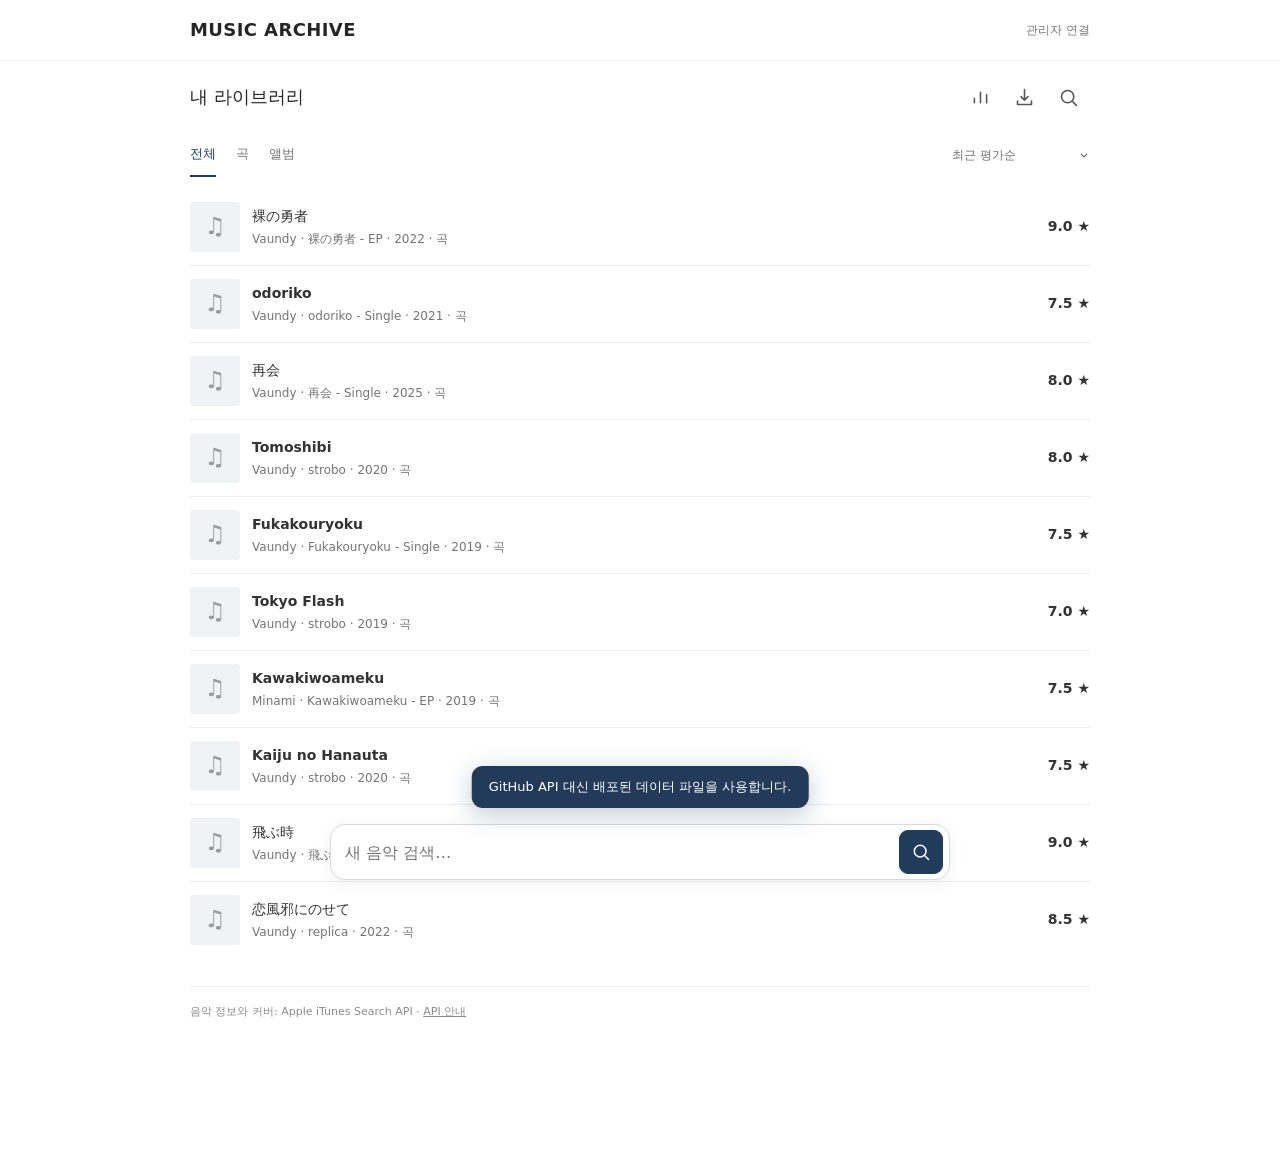
==== commit 39b2af71: "Simplify review editor and add authenticated, conflict-checked record deletion" ====
--- a/index.html
+++ b/index.html
@@ -8,8 +8,8 @@
   <title>MUSIC ARCHIVE</title>
   <link rel="preconnect" href="https://itunes.apple.com" crossorigin>
   <link rel="preconnect" href="https://is1-ssl.mzstatic.com">
-  <link rel="stylesheet" href="./style.css?v=20261013-catalog-1">
-  <script src="./app.js?v=20261013-catalog-1" defer></script>
+  <link rel="stylesheet" href="./style.css?v=20261013-review-1">
+  <script src="./app.js?v=20261013-review-1" defer></script>
 </head>
 <body>
   <header class="topbar">
@@ -104,21 +104,21 @@
 
   <footer class="container footer">음악 정보와 커버: Apple iTunes Search API · <a href="https://performance-partners.apple.com/search-api" target="_blank" rel="noopener noreferrer">API 안내</a></footer>
 
-  <dialog id="editor" class="modal">
+  <dialog id="editor" class="modal" aria-labelledby="editor-title">
     <form id="editor-form">
-      <div class="modal-head"><div><p class="eyebrow">MY RECORD</p><h2 id="editor-title">곡 평가</h2><p class="muted hint" id="editor-subtitle"></p></div><button type="button" id="editor-close" class="close" aria-label="닫기">×</button></div>
+      <div class="modal-head"><h2 id="editor-title">평가</h2><button type="button" id="editor-close" class="close" aria-label="닫기">×</button></div>
       <label for="display-title">표시 제목<input id="display-title" type="text" maxlength="300" aria-describedby="title-help" autocomplete="off"></label>
       <div class="title-original"><p id="title-help" class="caption">원본 제목: <span id="original-title"></span></p><button id="restore-title" type="button" class="text-button">원본으로 복원</button></div>
       <div class="rating-field">
         <label for="rating">나의 평점</label>
         <output id="rating-value" for="rating" class="rating-value">5.0 / 10</output>
-        <input id="rating" type="range" min="0.5" max="10" step="0.5" value="5" aria-describedby="rating-help">
-        <div class="rating-controls"><button id="rating-minus" type="button" class="secondary small" aria-label="평점 0.5점 낮추기">− 0.5</button><span id="rating-help" class="muted hint">0.5점 단위 · 0.5~10점</span><button id="rating-plus" type="button" class="secondary small" aria-label="평점 0.5점 높이기">+ 0.5</button></div>
+        <input id="rating" type="range" min="0.5" max="10" step="0.5" value="5">
       </div>
-      <label>감상평 <span class="muted">(선택)</span><textarea id="review" rows="5" maxlength="5000" placeholder="왜 좋았는지, 무엇이 인상적이었는지 기록해 보세요."></textarea></label>
+      <label>감상평<textarea id="review" rows="5" maxlength="5000" placeholder="왜 좋았는지, 무엇이 인상적이었는지 기록해 보세요."></textarea></label>
       <p class="error" id="editor-error" role="alert" hidden></p>
       <button class="primary wide" id="save" type="submit">GitHub에 저장</button>
       <p class="caption">평가와 감상평은 공개 GitHub 저장소에 기록됩니다.</p>
+      <button id="delete-review" class="delete-review" type="button" hidden>삭제</button>
     </form>
   </dialog>
 
--- a/style.css
+++ b/style.css
@@ -1,6 +1,6 @@
 :root{font-family:system-ui,-apple-system,"Apple SD Gothic Neo","Malgun Gothic",sans-serif;color:#262626;background:#fff;font-synthesis:none}*{box-sizing:border-box}body{margin:0;font-size:15px;line-height:1.55}button,input,select,textarea{font:inherit}button{border:1px solid #d9d9d9;padding:10px 14px;border-radius:7px;background:#fff;color:#333;font-weight:600}button:disabled{opacity:.65;cursor:wait}a{color:inherit}[hidden]{display:none!important}.container{width:min(900px,calc(100% - 36px));margin:auto}.topbar{background:#fff;border-bottom:1px solid #ededed}button{border:1px solid #d9d9d9;padding:10px 14px;border-radius:7px;background:#fff;color:#333;font-weight:600}button:hover{background:#f5f5f5}button:focus-visible,input:focus-visible,select:focus-visible,textarea:focus-visible{outline:2px solid #8198ad;outline-offset:2px}.primary{background:#213c5b;border-color:#213c5b;color:#fff}.primary:hover{background:#335679;color:#fff}.secondary{background:white;color:#666}.small{font-size:12px;padding:8px 10px}.wide{width:100%}.eyebrow{font-size:10px;letter-spacing:1.6px;color:#6b7e98;font-weight:750;margin:0 0 7px}h2{font-size:17px;letter-spacing:-.3px;margin:0}p{margin:0}.muted{color:#747474}.hint{font-size:13px}input,select,textarea{width:100%;min-width:0;color:#303030;background:#fff;border:1px solid #d9d9d9;border-radius:7px;padding:11px 13px}.section-header{display:flex;justify-content:space-between;align-items:center;gap:10px;margin-bottom:12px}.text-button{border:0;background:none;color:#496176;font-size:13px;padding:5px}.empty{padding:28px 0;text-align:left;border:0;border-radius:0;background:none;color:#737373;font-size:14px}.search-form label,.modal label{display:grid;gap:7px;font-size:13px;font-weight:650}.caption{font-size:11px;color:#858585;line-height:1.5;margin-top:12px}.modal{width:min(460px,calc(100% - 28px));max-height:90vh;overflow:auto;border:1px solid #dedede;border-radius:10px;padding:24px;color:#262626;background:#fff;box-shadow:0 8px 30px #00000016}.modal::backdrop{background:#101e3199}.modal form{display:grid;gap:16px}.modal-head{display:flex;justify-content:space-between;align-items:start;gap:12px}.modal-head h2{font-size:19px}.close{font-size:28px;font-weight:400;line-height:1;border:0;padding:0 4px}.modal textarea{resize:vertical}.error{color:#a93042;background:#fff0f2;padding:9px 10px;border-radius:8px;font-size:12px}.toast{position:fixed;bottom:20px;left:50%;transform:translateX(-50%);z-index:10;background:#233b59;color:white;border-radius:11px;max-width:calc(100% - 30px);padding:11px 17px;box-shadow:0 6px 25px #1f344c44;text-align:center;font-size:13px}.toast.bad{background:#a83142}.sr-only{position:absolute;clip:rect(0,0,0,0);height:1px;width:1px;overflow:hidden;white-space:nowrap}@media(max-width:620px){.modal{width:min(460px,calc(100% - 28px));max-height:90vh;overflow:auto;border:1px solid #dedede;border-radius:10px;padding:24px;color:#262626;background:#fff;box-shadow:0 8px 30px #00000016}}
 
-.rating-field{display:grid;gap:12px}.rating-value{font-size:28px;font-weight:700;color:#303030;text-align:center;font-variant-numeric:tabular-nums}.rating-controls{display:flex;align-items:center;justify-content:space-between;gap:8px}.rating-controls button{min-width:60px;min-height:44px}#rating{appearance:none;-webkit-appearance:none;width:100%;height:44px;border:0;padding:0;cursor:pointer;background:transparent;accent-color:#244663}#rating::-webkit-slider-runnable-track{height:8px;border-radius:8px;background:linear-gradient(to right,#244663 0 var(--rating-progress,47%),#e0e7ef var(--rating-progress,47%) 100%)}#rating::-webkit-slider-thumb{appearance:none;-webkit-appearance:none;width:26px;height:26px;margin-top:-9px;background:#244663;border:3px solid #fff;border-radius:50%;box-shadow:0 1px 5px #233b5940}#rating::-moz-range-track{height:8px;border-radius:8px;background:#e0e7ef}#rating::-moz-range-progress{height:8px;border-radius:8px;background:#244663}#rating::-moz-range-thumb{width:22px;height:22px;background:#244663;border:3px solid #fff;border-radius:50%}#rating:disabled{opacity:.65;cursor:wait}@media(max-width:620px){.rating-controls .hint{font-size:11px}}.result-section .section-header{align-items:baseline}.result-section .result-heading{margin-bottom:0}.result-section>p:empty{display:none}.album-hero h2{overflow-wrap:anywhere}#search-context>div>button.primary{min-height:44px}#search-context p{overflow-wrap:anywhere}.title-original{display:flex;align-items:center;justify-content:space-between;gap:10px}.title-original .caption{margin:0;overflow-wrap:anywhere}@media(max-width:620px){.title-original{align-items:flex-start}}
+.rating-field{display:grid;gap:12px}.rating-value{font-size:28px;font-weight:700;color:#303030;text-align:center;font-variant-numeric:tabular-nums}#rating{appearance:none;-webkit-appearance:none;width:100%;height:44px;border:0;padding:0;cursor:pointer;background:transparent;accent-color:#244663}#rating::-webkit-slider-runnable-track{height:8px;border-radius:8px;background:linear-gradient(to right,#244663 0 var(--rating-progress,47%),#e0e7ef var(--rating-progress,47%) 100%)}#rating::-webkit-slider-thumb{appearance:none;-webkit-appearance:none;width:26px;height:26px;margin-top:-9px;background:#244663;border:3px solid #fff;border-radius:50%;box-shadow:0 1px 5px #233b5940}#rating::-moz-range-track{height:8px;border-radius:8px;background:#e0e7ef}#rating::-moz-range-progress{height:8px;border-radius:8px;background:#244663}#rating::-moz-range-thumb{width:22px;height:22px;background:#244663;border:3px solid #fff;border-radius:50%}#rating:disabled{opacity:.65;cursor:wait}.result-section .section-header{align-items:baseline}.result-section .result-heading{margin-bottom:0}.result-section>p:empty{display:none}.album-hero h2{overflow-wrap:anywhere}#search-context>div>button.primary{min-height:44px}#search-context p{overflow-wrap:anywhere}.title-original{display:flex;align-items:center;justify-content:space-between;gap:10px}.title-original .caption{margin:0;overflow-wrap:anywhere}@media(max-width:620px){.title-original{align-items:flex-start}}
 
 
 /* Compact lists share one layout across search, library and artist releases. */
@@ -178,3 +178,6 @@
 
 .stats-popover dd{margin:0;font-size:15px;font-weight:650;font-variant-numeric:tabular-nums}
 
+
+.delete-review{min-height:44px;padding:8px;border:0;background:none;color:#a93042;font-size:13px;font-weight:500}
+.delete-review:hover{background:#fff5f5}
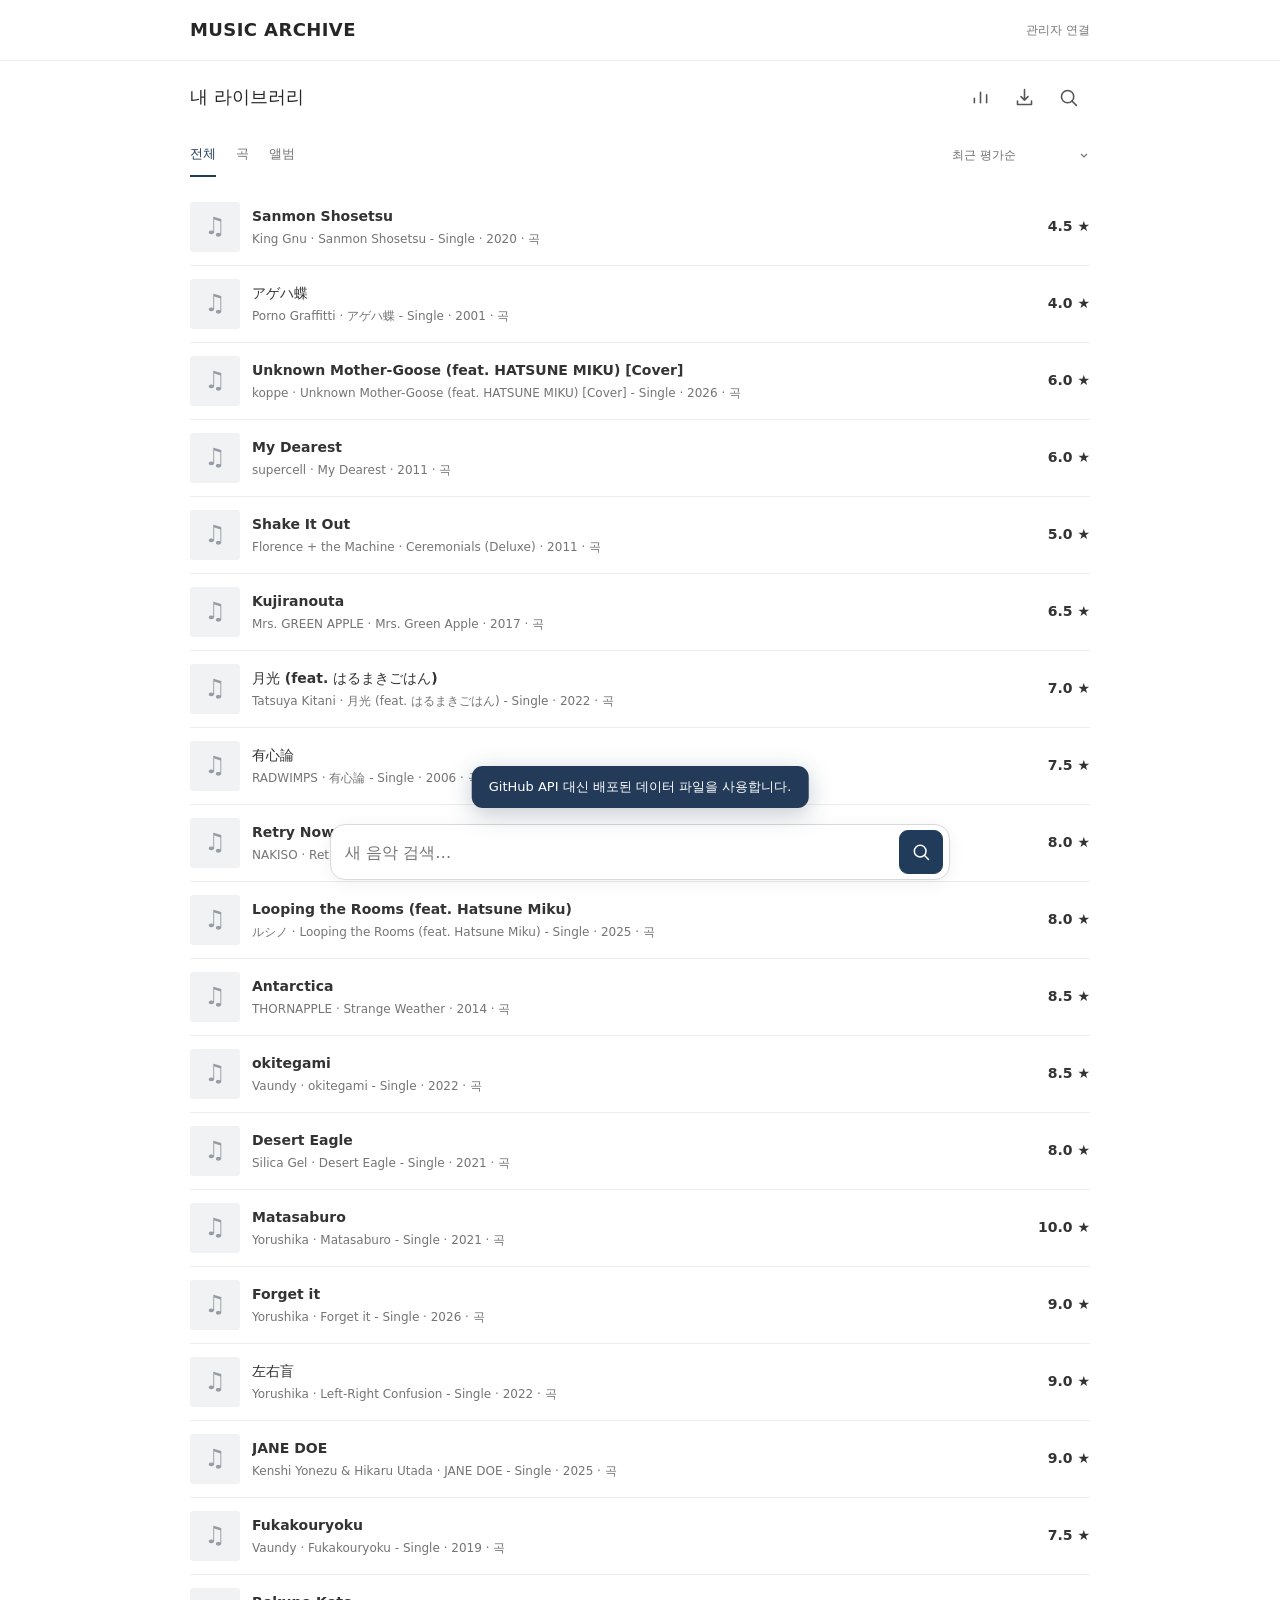
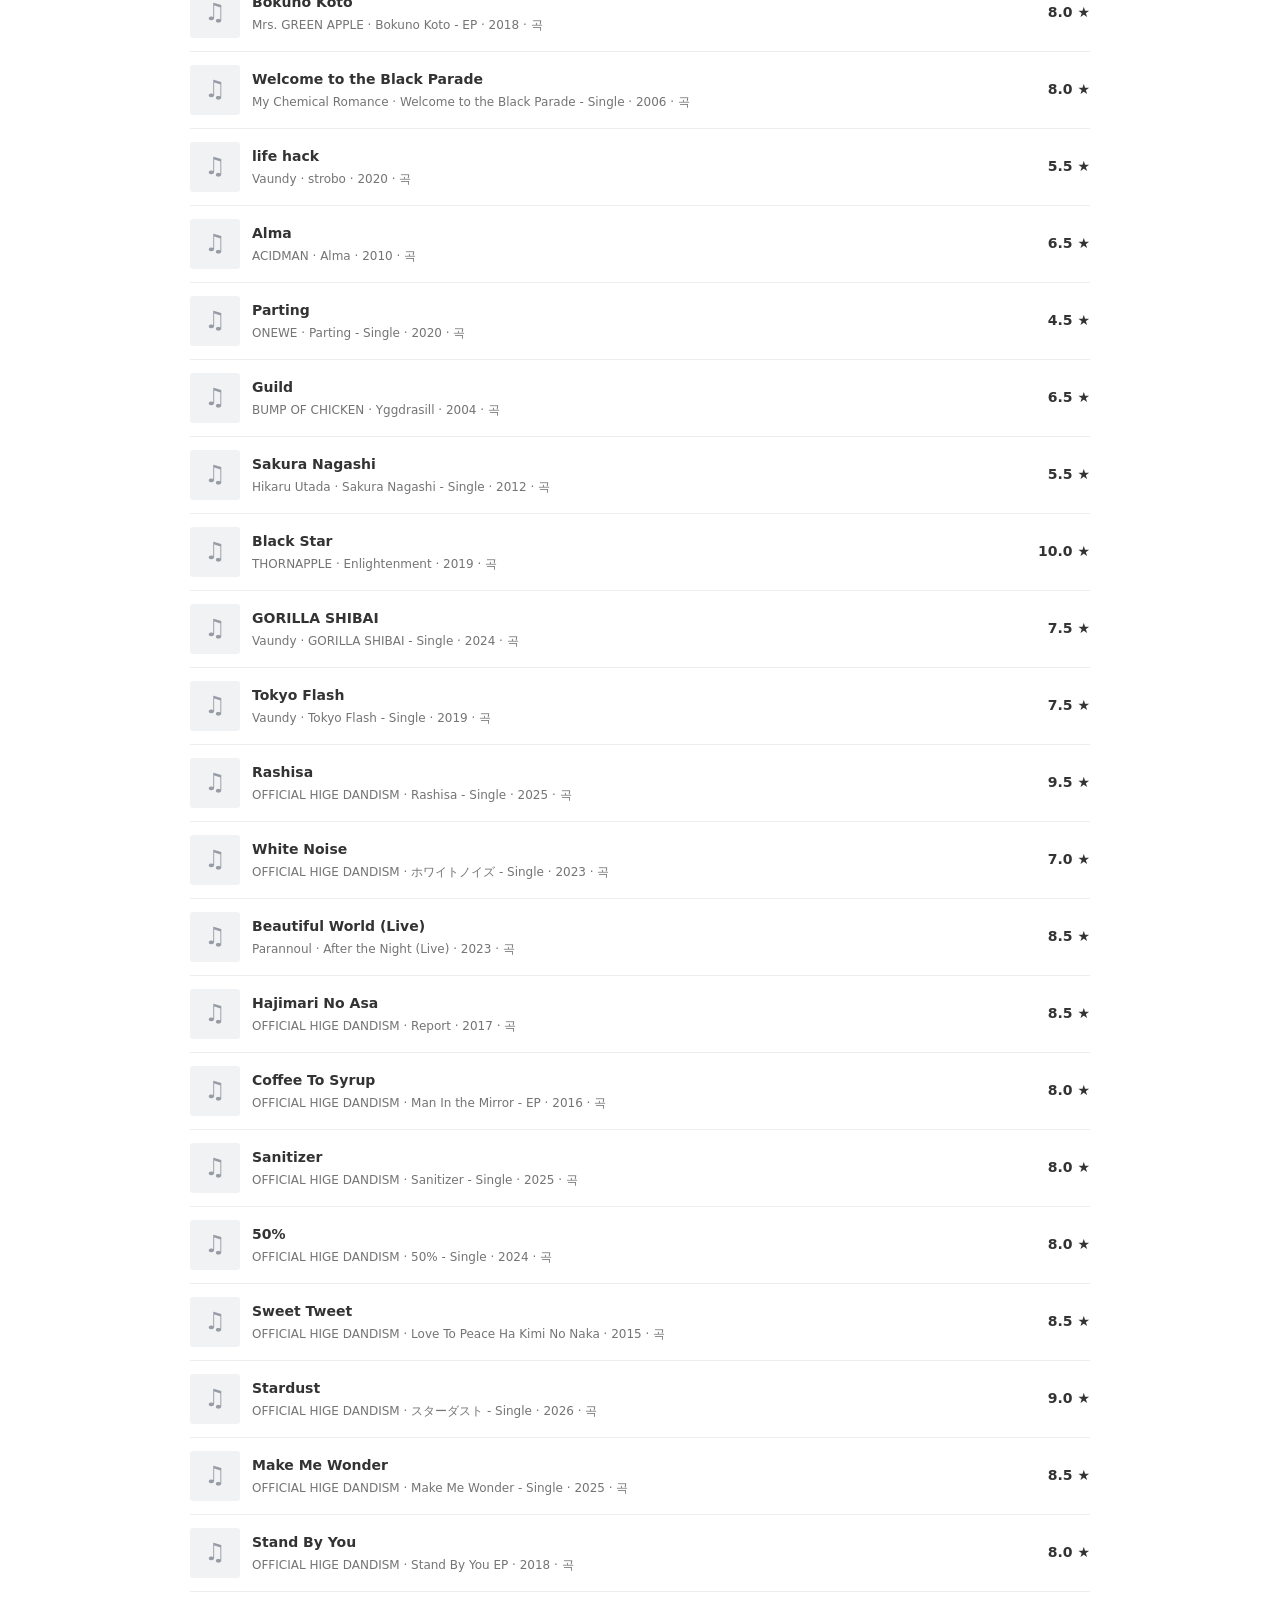
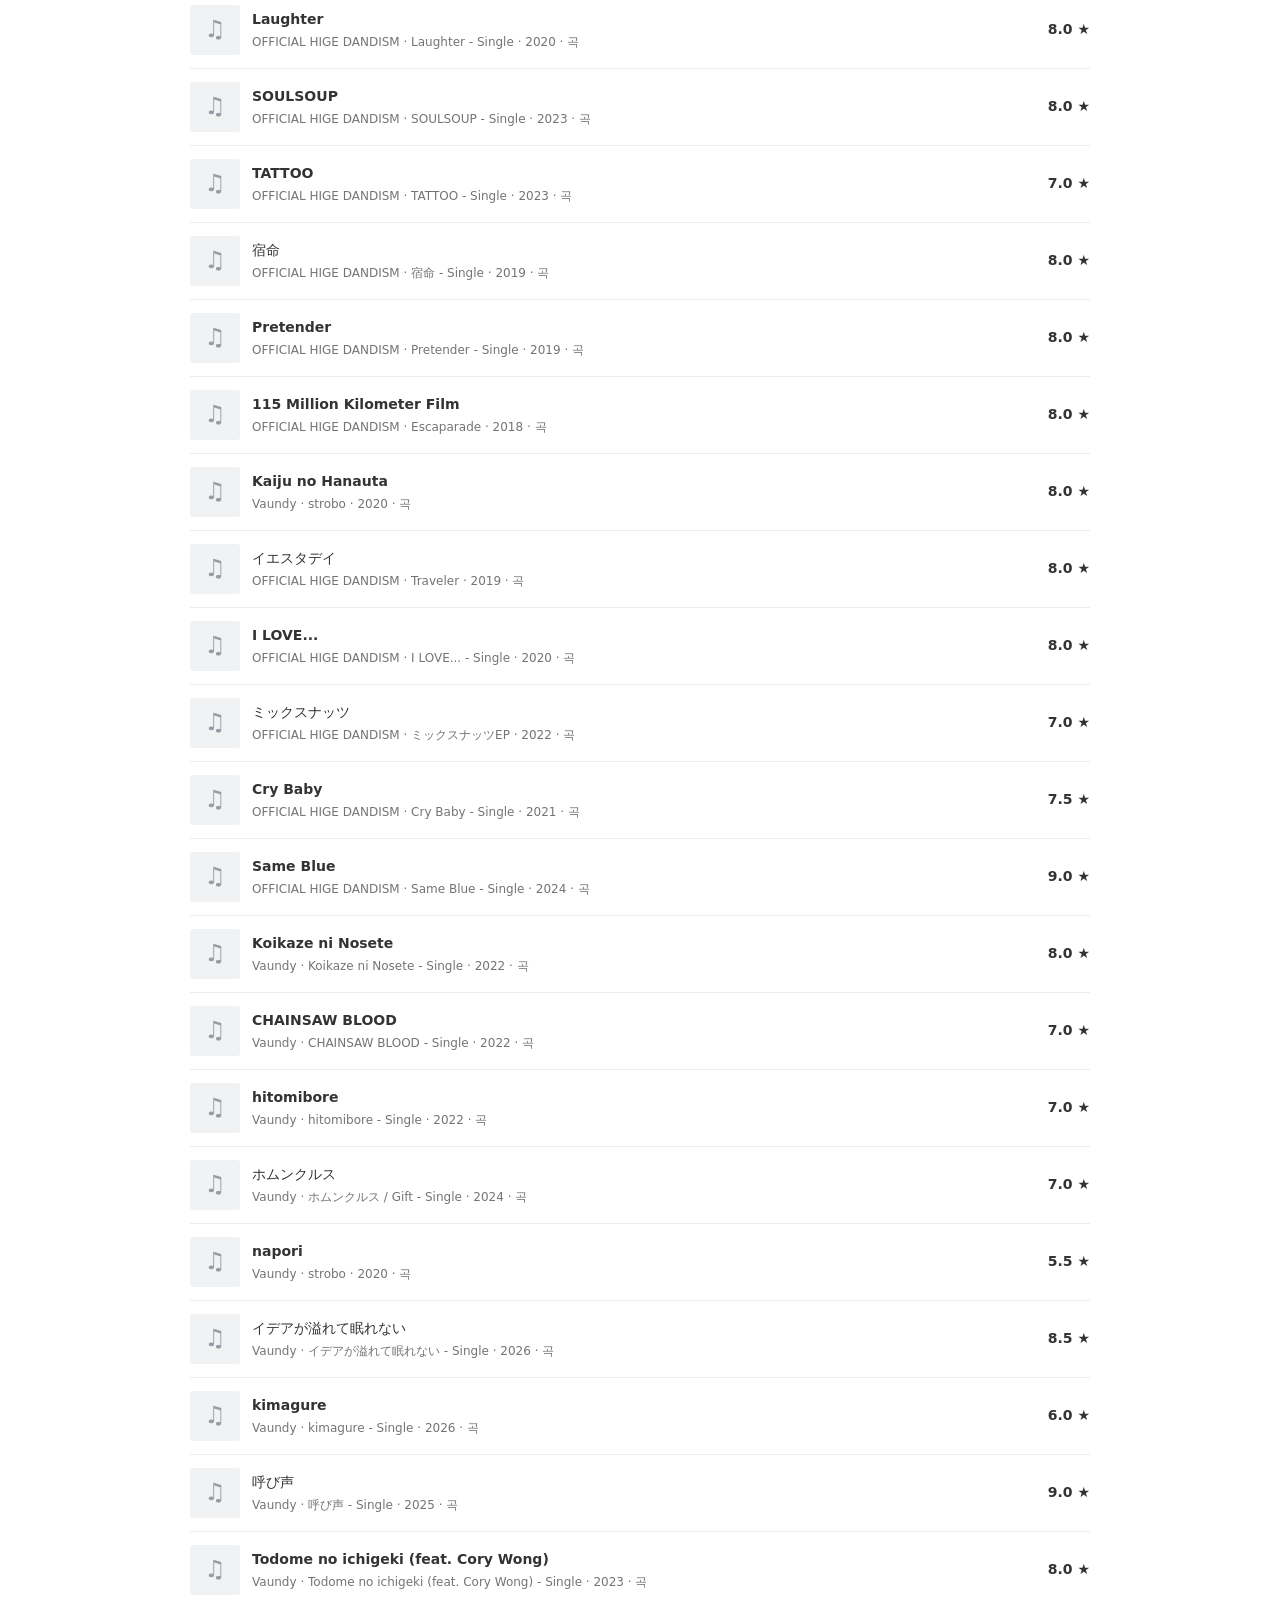
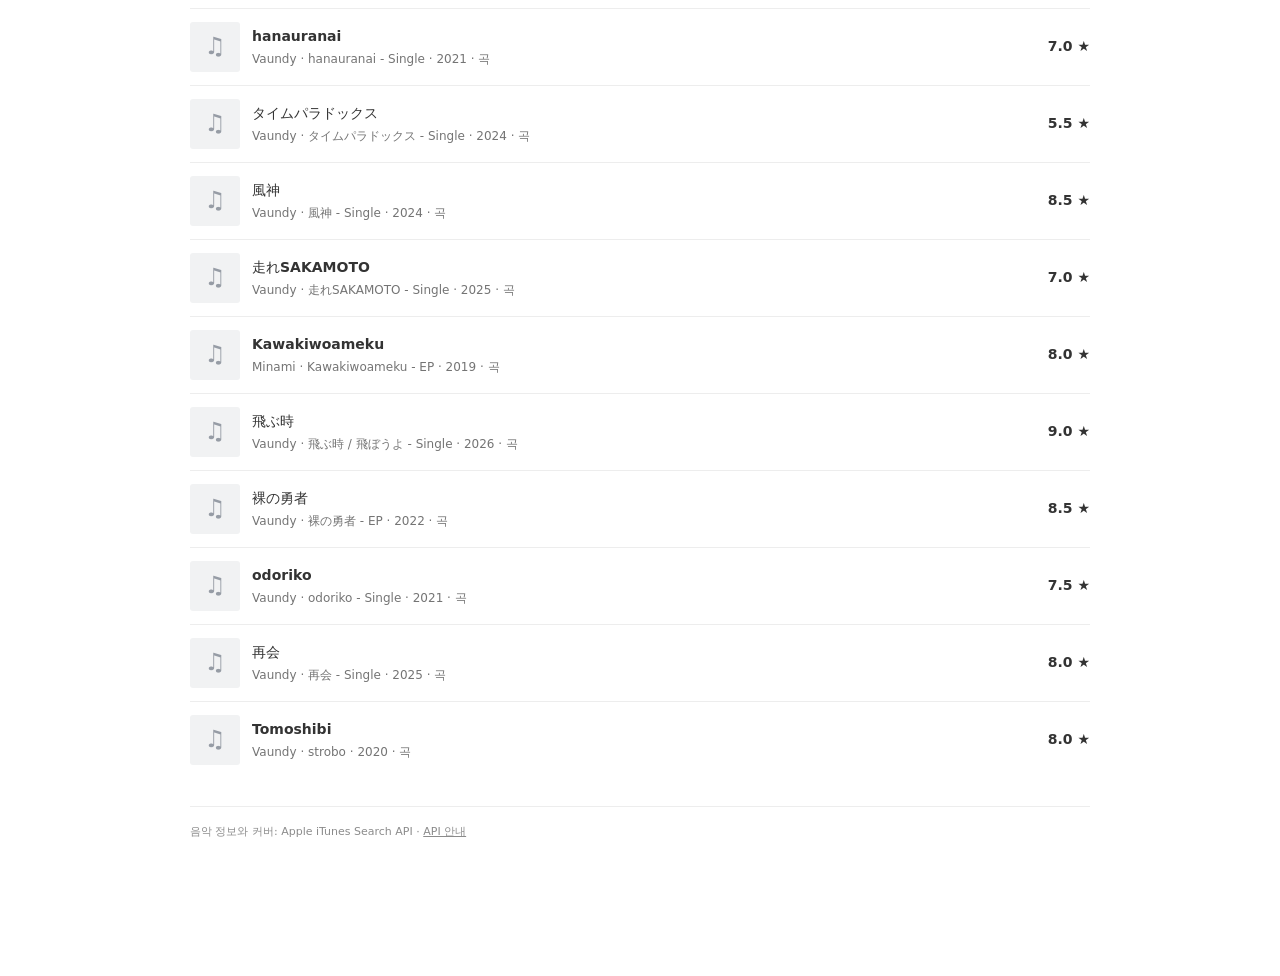
==== commit 5d54fd89: "Update MusicArchive references after GitHub username change" ====
--- a/index.html
+++ b/index.html
@@ -126,9 +126,9 @@
     <form id="admin-form" method="dialog" autocomplete="on">
       <div class="modal-head"><div><p class="eyebrow">OWNER ACCESS</p><h2>관리자 연결</h2></div><button type="button" id="admin-close" class="close" aria-label="닫기">×</button></div>
       <p class="muted hint">이 저장소에 <b>Contents: Read and write</b> 권한이 있는 GitHub Fine-grained PAT를 입력하세요. 토큰은 브라우저 메모리에만 보관하고 새로고침 시 지워집니다.</p>
-      <label for="admin-username">GitHub 사용자명<input id="admin-username" name="username" type="text" value="hyeonwoo-hyu" autocomplete="username" autocapitalize="none" spellcheck="false"></label>
+      <label for="admin-username">GitHub 사용자명<input id="admin-username" name="username" type="text" value="unpairedspin" autocomplete="username" autocapitalize="none" spellcheck="false"></label>
       <label for="token">GitHub 토큰<input id="token" name="password" type="password" required autocomplete="current-password" autocapitalize="none" spellcheck="false" aria-describedby="token-help" placeholder="github_pat_..."></label>
-      <p id="token-help" class="caption">Safari의 암호 자동완성을 선택하거나 암호 앱에서 PAT를 복사해 붙여넣으세요. 암호 앱에는 이 사이트(hyeonwoo-hyu.github.io)의 사용자명과 PAT를 저장합니다. 사이트는 토큰을 영구 저장하지 않습니다.</p>
+      <p id="token-help" class="caption">Safari의 암호 자동완성을 선택하거나 암호 앱에서 PAT를 복사해 붙여넣으세요. 암호 앱에는 이 사이트(unpairedspin.github.io)의 사용자명과 PAT를 저장합니다. 사이트는 토큰을 영구 저장하지 않습니다.</p>
       <p class="error" id="admin-error" role="alert" hidden></p>
       <button class="primary wide" type="submit" id="connect">연결하기</button>
       <button class="secondary wide" type="button" id="disconnect" hidden>연결 해제</button>
